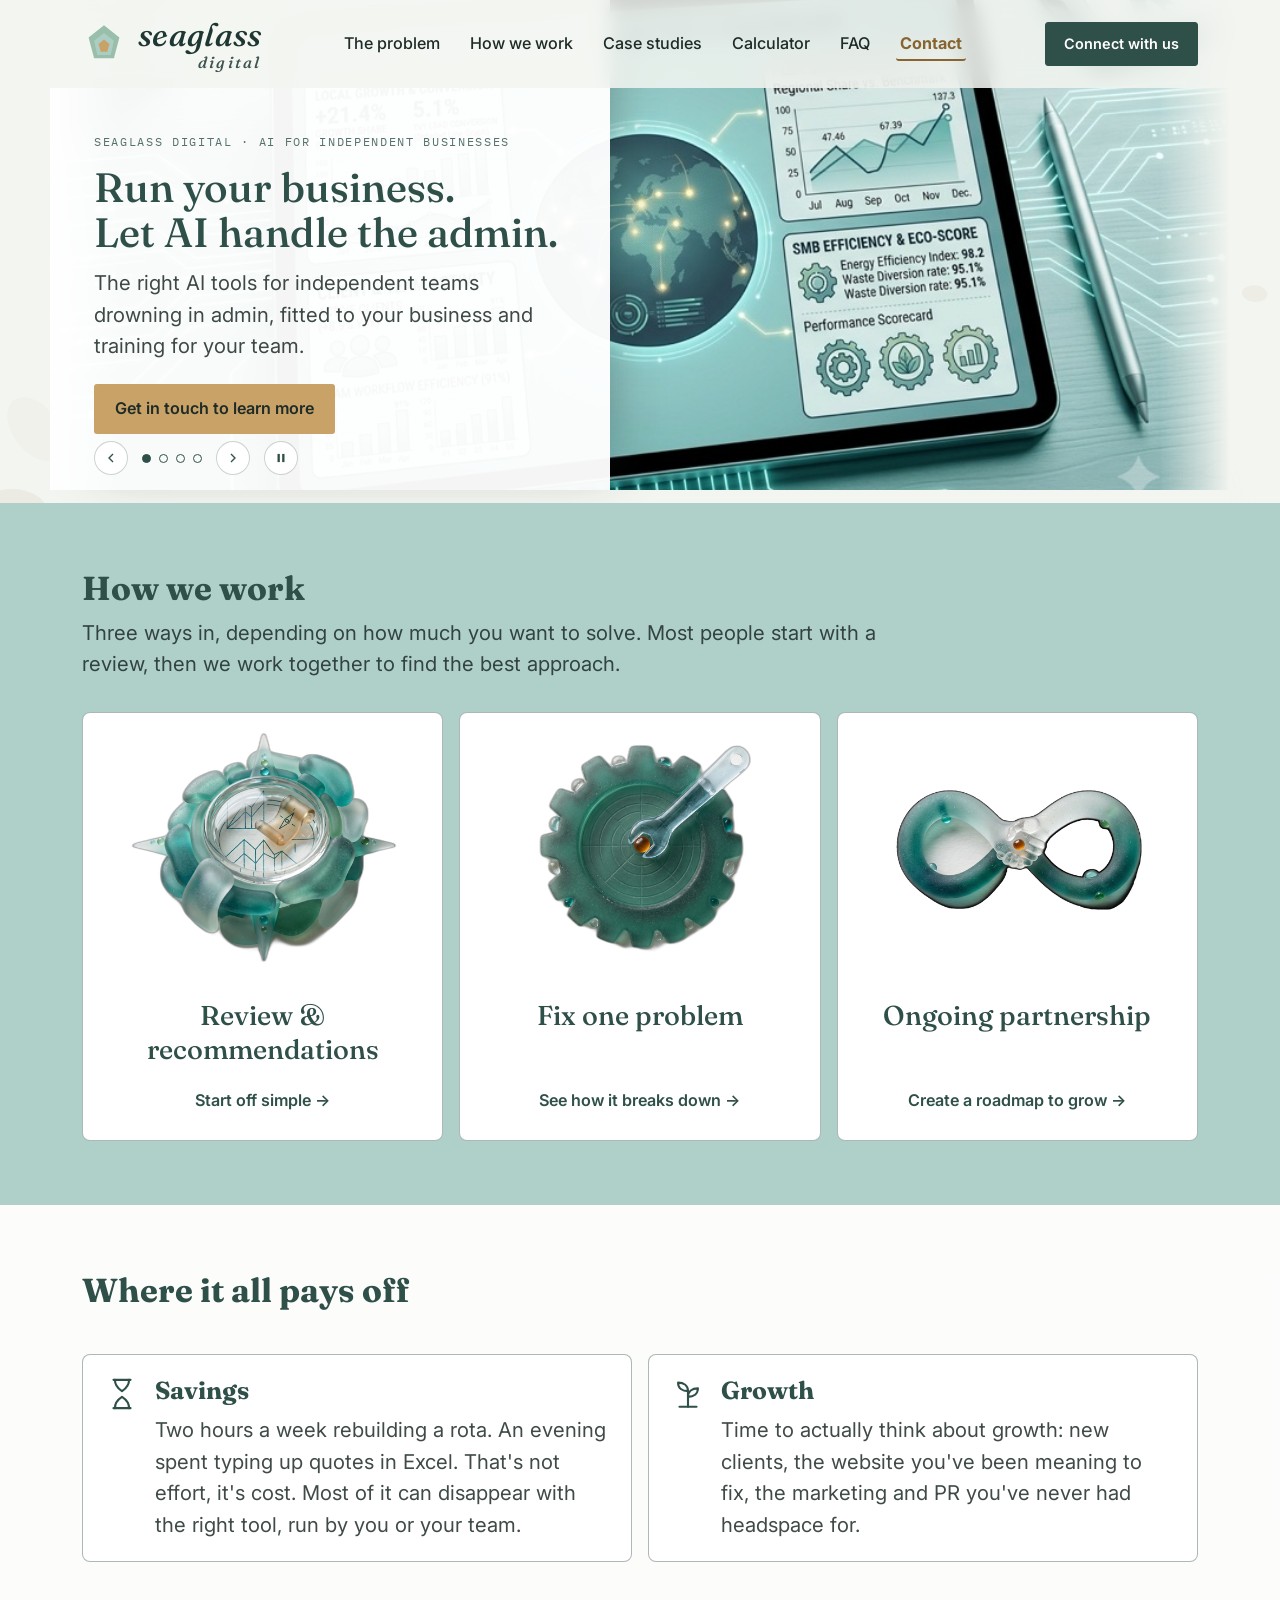
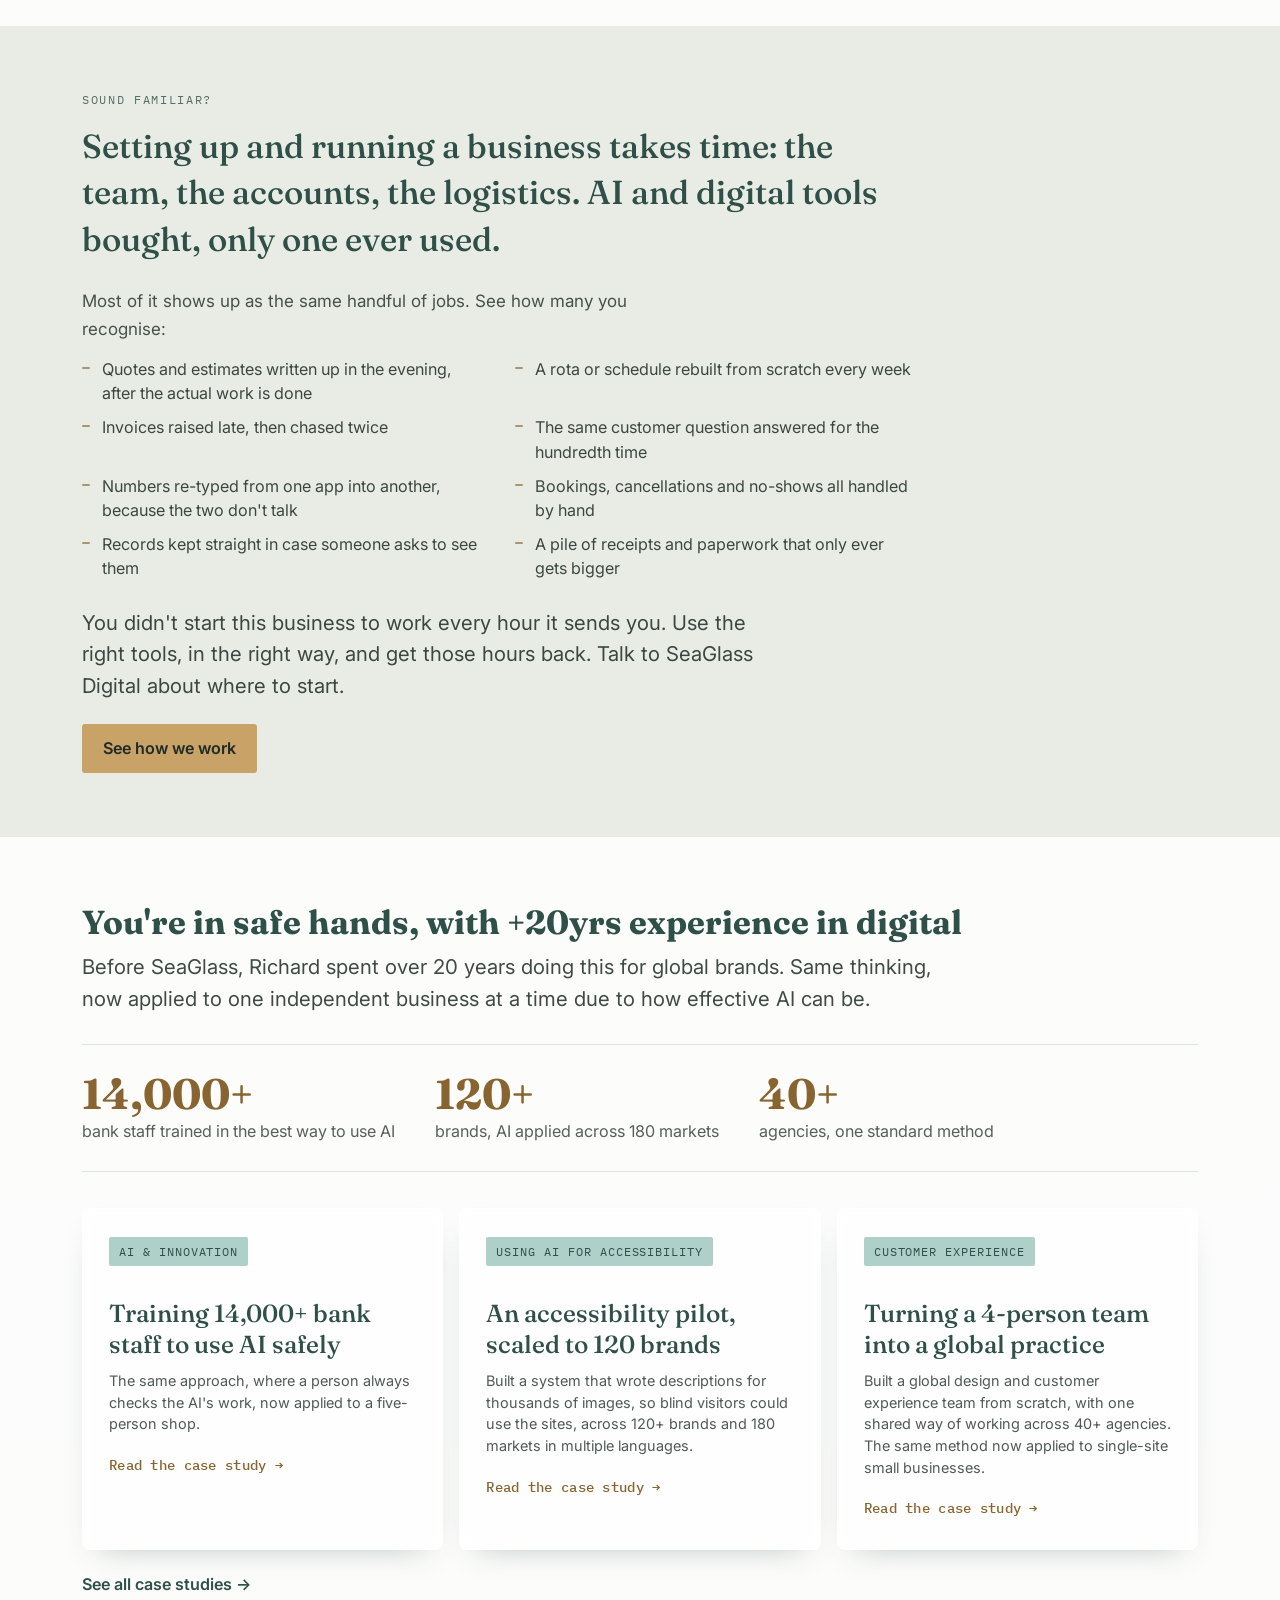
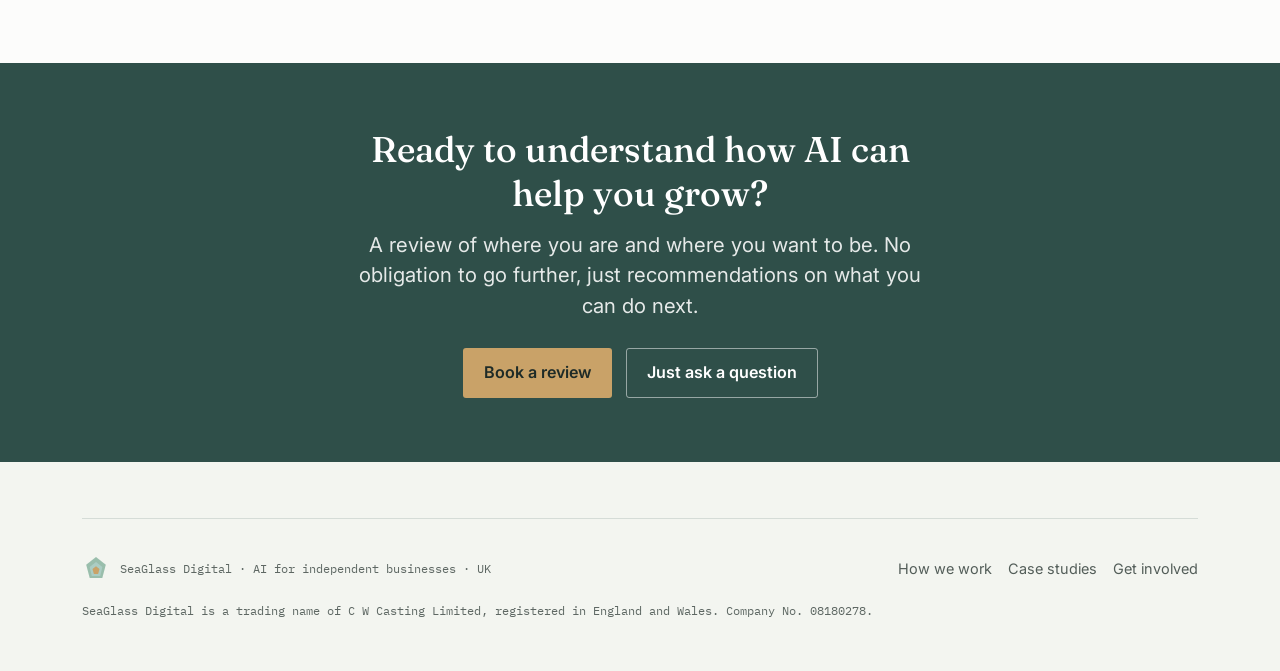
==== index.html @ 24d39632 "Stop the hero rotating after one full pass The rotator looped indefinitely, which meant three of the" ====
<!DOCTYPE html>
<html lang="en-GB">
<head>
<!-- Google tag (gtag.js) -->
<script async src="https://www.googletagmanager.com/gtag/js?id=G-2JRQ0N7KGT"></script>
<script>
  window.dataLayer = window.dataLayer || [];
  function gtag(){dataLayer.push(arguments);}
  gtag('js', new Date());

  gtag('config', 'G-2JRQ0N7KGT');
</script>
<meta charset="UTF-8">
<meta name="viewport" content="width=device-width, initial-scale=1.0">
<title>SeaGlass Digital - AI for Independent Businesses</title>
<meta name="description" content="SeaGlass Digital helps independent businesses cut the hours lost to rotas, quoting and admin with the right AI tools, taught to your team. No lock-in.">
<meta name="keywords" content="AI consultancy for small businesses UK, AI consultancy for SMEs, design thinking AI adoption, AI use case discovery, AI training for teams, AI for high street businesses, human-in-the-loop AI, UK small business AI advisor, AI for cafes shops and trades">
<link rel="canonical" href="https://www.seaglassdigital.co.uk/">
<meta name="robots" content="index, follow">
<meta name="geo.region" content="GB">
<meta name="geo.placename" content="United Kingdom">
<meta name="author" content="Richard Morland">

<!-- Open Graph -->
<meta property="og:type" content="website">
<meta property="og:title" content="SeaGlass Digital - AI for independent businesses, without the jargon">
<meta property="og:description" content="We help independent businesses drowning in day-to-day admin get their evenings back, and teach your team to run the tools themselves.">
<meta property="og:url" content="https://www.seaglassdigital.co.uk/">
<meta property="og:image" content="https://www.seaglassdigital.co.uk/assets/social-share.png">
<meta property="og:locale" content="en_GB">

<!-- Twitter -->
<meta name="twitter:card" content="summary_large_image">
<meta name="twitter:title" content="SeaGlass Digital - AI for independent businesses, without the jargon">
<meta name="twitter:description" content="We help independent businesses drowning in day-to-day admin get their evenings back, and teach your team to run the tools themselves.">

<!-- Favicons -->
<link rel="icon" type="image/svg+xml" href="data:image/svg+xml,%3Csvg xmlns='http://www.w3.org/2000/svg' viewBox='0 0 40 40'%3E%3Cpolygon points='20,3 34,14 29,33 11,33 6,14' fill='%238FB8A4'/%3E%3Cpolygon points='20,10 29,17 26,30 14,30 11,17' fill='%23AFD0C9'/%3E%3Cpolygon points='20,16 25,20 23,27 17,27 15,20' fill='%23C9A268'/%3E%3C/svg%3E">
<link rel="icon" type="image/png" sizes="32x32" href="assets/favicon-32x32.png">
<link rel="icon" type="image/png" sizes="16x16" href="assets/favicon-16x16.png">
<link rel="apple-touch-icon" sizes="180x180" href="assets/apple-touch-icon.png">
<link rel="shortcut icon" href="favicon.ico">

<link rel="preconnect" href="https://fonts.googleapis.com">
<link rel="preconnect" href="https://fonts.gstatic.com" crossorigin>
<link href="https://fonts.googleapis.com/css2?family=Fraunces:ital,opsz,wght@0,9..144,400;0,9..144,500;1,9..144,500&family=Inter:wght@400;500;600&family=IBM+Plex+Mono:wght@400;600&display=swap" rel="stylesheet">
<link rel="stylesheet" href="assets/style.css">

<!-- Structured data: helps both search engines and AI answer engines understand what SeaGlass Digital is -->
<script type="application/ld+json">
{
  "@context": "https://schema.org",
  "@type": "ProfessionalService",
  "name": "SeaGlass Digital",
  "alternateName": "SeaGlass",
  "description": "Design-thinking led AI consultancy helping small and medium UK businesses find the right AI tools for their needs and build the in-house skills to use them independently.",
  "url": "https://www.seaglassdigital.co.uk/",
  "email": "richard@seaglassdigital.co.uk",
  "image": "https://www.seaglassdigital.co.uk/assets/social-share.png",
  "areaServed": {
    "@type": "Country",
    "name": "United Kingdom"
  },
  "audience": {"@type": "Audience", "audienceType": "Independent business owners and small and medium businesses"},
  "serviceType": ["AI consultancy", "AI use case discovery", "AI team training", "Design thinking consultancy"],
  "keywords": "AI consultancy for small businesses, AI for independent businesses, AI use case discovery, AI training for teams",
  "founder": {
    "@type": "Person",
    "name": "Richard Morland"
  },
  "knowsAbout": ["Artificial Intelligence consulting", "Design thinking", "Digital transformation for SMEs", "AI adoption for small businesses"]
}
</script>
</head>
<body class="has-hero">
<div class="page-bg" aria-hidden="true"></div>

<a href="#top" class="skip-link">Skip to main content</a>

<header class="site">
  <nav>
    <a href="#top" class="brand">
      <svg class="brand-mark" viewBox="0 0 40 40" fill="none" aria-hidden="true" focusable="false">
        <polygon points="20,3 34,14 29,33 11,33 6,14" fill="#8FB8A4" opacity="0.9"/>
        <polygon points="20,10 29,17 26,30 14,30 11,17" fill="#AFD0C9" opacity="0.85"/>
        <polygon points="20,16 25,20 23,27 17,27 15,20" fill="#C9A268"/>
      </svg>
      <span class="brand-word">seaglass<span class="brand-word-sub">digital</span></span>
    </a>
    <ul class="nav-links" id="nav-menu" role="list">
      <li><a href="#pain">The problem</a></li>
      <li><a href="process.html">How we work</a></li>
      <li><a href="case-studies/index.html">Case studies</a></li>
      <li><a href="calculator.html">Calculator</a></li>
      <li><a href="faq.html">FAQ</a></li>
      <li><a href="#involve">Contact</a></li>
    </ul>
    <a class="nav-cta" href="mailto:richard@seaglassdigital.co.uk?subject=Let's connect">Connect with us</a>
    <button type="button" class="nav-toggle-btn" id="nav-toggle-btn" aria-expanded="false" aria-controls="nav-menu" aria-label="Toggle menu">
      <span class="bar"></span><span class="bar"></span><span class="bar"></span>
    </button>
  </nav>
</header>

<main id="top">

  <!-- HERO ROTATOR: 4 full-height slides, auto-rotating -->
  <section class="hero" id="hero-rotator">
    <div class="hero-slides" id="hero-slides">

      <article class="hero-slide hero-banner is-active" id="hero-slide-0">
        <div class="hero-media" aria-hidden="true">
          <img src="assets/images/promo-hero-dashboard.jpg" alt="" width="1000" height="1000" loading="eager">
        </div>
        <div class="hero-copy">
          <span class="eyebrow">SeaGlass Digital · AI for independent businesses</span>
          <h1>Run your business.<br>Let AI handle the admin.</h1>
          <p class="hero-subtitle">The right AI tools for independent teams drowning in admin, fitted to your business and training for your team.</p>
          <div class="btn-row">
            <a class="btn btn-primary" href="mailto:richard@seaglassdigital.co.uk?subject=Book an operations review">Get in touch to learn more</a>
          </div>
        </div>
      </article>

      <article class="hero-slide hero-banner" id="hero-slide-1">
        <div class="hero-media" aria-hidden="true">
          <img src="assets/images/promo-ai-tools.jpg" alt="" width="1000" height="1000" loading="lazy">
        </div>
        <div class="hero-copy">
          <span class="eyebrow">AI, simplified</span>
          <h2>Too many AI tools.<br>Not enough clarity on how to use them?</h2>
          <p class="hero-subtitle">We simplify your online presence so it looks and sounds like you everywhere.</p>
          <div class="btn-row">
            <a class="btn btn-primary" href="mailto:richard@seaglassdigital.co.uk?subject=Simplify our website and social">Simplify my digital presence</a>
          </div>
        </div>
      </article>

      <article class="hero-slide hero-banner" id="hero-slide-2">
        <div class="hero-media" aria-hidden="true">
          <img src="assets/images/promo-automation.jpg" alt="" width="1000" height="1000" loading="lazy">
        </div>
        <div class="hero-copy">
          <span class="eyebrow">How we help · Backend automation</span>
          <h2>Automate the admin.<br>Not your people.</h2>
          <p class="hero-subtitle">We help you to automate the repetitive stuff behind the scenes, so your team gets that time back to deliver your business.</p>
          <div class="btn-row">
            <a class="btn btn-primary" href="mailto:richard@seaglassdigital.co.uk?subject=Automate our admin">Free up my team's time</a>
          </div>
        </div>
      </article>

      <article class="hero-slide hero-banner" id="hero-slide-3">
        <div class="hero-media" aria-hidden="true">
          <img src="assets/images/promo-calculator.jpg" alt="" width="1000" height="1000" loading="lazy">
        </div>
        <div class="hero-copy">
          <span class="eyebrow">Free tool · See what admin can cost you</span>
          <h2>Find out in two minutes with this free calculator.</h2>
          <p class="hero-subtitle">Drag a few sliders and see your annual admin cost, and what's realistically recoverable.</p>
          <div class="btn-row">
            <a class="btn btn-primary" href="calculator.html">Try the calculator</a>
          </div>
        </div>
      </article>

    </div>

    <div class="hero-controls">
      <button type="button" class="hero-arrow hero-prev" aria-label="Previous">
        <svg viewBox="0 0 24 24" fill="none" stroke="currentColor" stroke-width="2"><path d="M15 6l-6 6 6 6"/></svg>
      </button>
      <div class="hero-dots" role="tablist" aria-label="Choose a panel">
        <button type="button" class="hero-dot is-active" role="tab" aria-selected="true" aria-controls="hero-slide-0" data-index="0"><span class="visually-hidden">Panel 1: Run your business</span></button>
        <button type="button" class="hero-dot" role="tab" aria-selected="false" aria-controls="hero-slide-1" data-index="1"><span class="visually-hidden">Panel 2: AI, simplified</span></button>
        <button type="button" class="hero-dot" role="tab" aria-selected="false" aria-controls="hero-slide-2" data-index="2"><span class="visually-hidden">Panel 3: Backend automation</span></button>
        <button type="button" class="hero-dot" role="tab" aria-selected="false" aria-controls="hero-slide-3" data-index="3"><span class="visually-hidden">Panel 4: Admin calculator</span></button>
      </div>
      <button type="button" class="hero-arrow hero-next" aria-label="Next">
        <svg viewBox="0 0 24 24" fill="none" stroke="currentColor" stroke-width="2"><path d="M9 6l6 6-6 6"/></svg>
      </button>
      <button type="button" class="hero-toggle" id="hero-toggle" aria-pressed="false" aria-label="Pause automatic rotation">
        <svg class="icon-pause" viewBox="0 0 24 24" fill="currentColor" aria-hidden="true"><rect x="6" y="5" width="4" height="14"/><rect x="14" y="5" width="4" height="14"/></svg>
        <svg class="icon-play" viewBox="0 0 24 24" fill="currentColor" aria-hidden="true"><polygon points="6,4 20,12 6,20"/></svg>
      </button>
    </div>
  </section>

  <!-- HOW WE WORK: three ways in, full detail on their own page -->
  <section class="how-we-work" id="process">
    <div class="wrap">
      <h2 class="section-heading">How we work</h2>
      <p class="how-we-work-lede">Three ways in, depending on how much you want to solve. Most people start with a review, then we work together to find the best approach.</p>
      <div class="work-cards">
        <a class="work-card" href="process.html#tier-review">
          <img class="work-card-image" src="assets/images/tier-review.png" alt="" width="640" height="472" loading="lazy">
          <div class="work-card-body">
            <h3>Review &amp; recommendations</h3>
            <span class="work-card-link">Start off simple →</span>
          </div>
        </a>
        <a class="work-card" href="process.html#tier-fix">
          <img class="work-card-image" src="assets/images/tier-fix.png" alt="" width="640" height="472" loading="lazy">
          <div class="work-card-body">
            <h3>Fix one problem</h3>
            <span class="work-card-link">See how it breaks down →</span>
          </div>
        </a>
        <a class="work-card" href="process.html#tier-partnership">
          <img class="work-card-image" src="assets/images/tier-partnership.png" alt="" width="640" height="472" loading="lazy">
          <div class="work-card-body">
            <h3>Ongoing partnership</h3>
            <span class="work-card-link">Create a roadmap to grow →</span>
          </div>
        </a>
      </div>
    </div>
  </section>

  <!-- SAVINGS / GROWTH -->
  <section class="pillars-section">
    <div class="wrap">
      <h2 class="section-heading">Where it all pays off</h2>
      <div class="pillars">
        <div class="pillar">
          <svg class="pillar-icon" viewBox="0 0 24 24" fill="none" stroke="currentColor" stroke-width="1.5" stroke-linecap="round" stroke-linejoin="round" aria-hidden="true" focusable="false">
            <path d="M6 2h12M6 22h12"/><path d="M7 2c0 5 3.5 7 5 8 1.5-1 5-3 5-8"/><path d="M7 22c0-5 3.5-7 5-8 1.5 1 5 3 5 8"/>
          </svg>
          <div class="pillar-body">
            <h3>Savings</h3>
            <p>Two hours a week rebuilding a rota. An evening spent typing up quotes in Excel. That's not effort, it's cost. Most of it can disappear with the right tool, run by you or your team.</p>
          </div>
        </div>
        <div class="pillar">
          <svg class="pillar-icon" viewBox="0 0 24 24" fill="none" stroke="currentColor" stroke-width="1.5" stroke-linecap="round" stroke-linejoin="round" aria-hidden="true" focusable="false">
            <path d="M12 21V10"/><path d="M12 10c0-4-3-6-7-6 0 4 3 6 7 6z"/><path d="M12 14c0-4 3-6 7-6 0 4-3 6-7 6z"/><path d="M6 21h12"/>
          </svg>
          <div class="pillar-body">
            <h3>Growth</h3>
            <p>Time to actually think about growth: new clients, the website you've been meaning to fix, the marketing and PR you've never had headspace for.</p>
          </div>
        </div>
      </div>
    </div>
  </section>

  <!-- PAIN, IN THEIR WORDS -->
  <section class="pain" id="pain">
    <div class="wrap">
      <span class="eyebrow">Sound familiar?</span>
      <h2 class="pain-line">Setting up and running a business takes time: the team, the accounts, the logistics. AI and digital tools bought, only one ever used.</h2>

      <p class="pain-list-intro">Most of it shows up as the same handful of jobs. See how many you recognise:</p>
      <ul class="pain-list" role="list">
        <li>Quotes and estimates written up in the evening, after the actual work is done</li>
        <li>A rota or schedule rebuilt from scratch every week</li>
        <li>Invoices raised late, then chased twice</li>
        <li>The same customer question answered for the hundredth time</li>
        <li>Numbers re-typed from one app into another, because the two don't talk</li>
        <li>Bookings, cancellations and no-shows all handled by hand</li>
        <li>Records kept straight in case someone asks to see them</li>
        <li>A pile of receipts and paperwork that only ever gets bigger</li>
      </ul>

      <p class="pain-resolve">You didn't start this business to work every hour it sends you. Use the right tools, in the right way, and get those hours back. Talk to SeaGlass Digital about where to start.</p>
      <div class="btn-row">
        <a class="btn btn-primary" href="process.html">See how we work</a>
      </div>
    </div>
  </section>

  <!-- PROOF -->
  <section class="case" id="case">
    <div class="wrap">
      <h2 class="section-heading">You're in safe hands, with +20yrs experience in digital</h2>
      <p class="case-lede">Before SeaGlass, Richard spent over 20 years doing this for global brands. Same thinking, now applied to one independent business at a time due to how effective AI can be.</p>
      <div class="proof-stats">
        <div><strong>14,000+</strong><span>bank staff trained in the best way to use AI</span></div>
        <div><strong>120+</strong><span>brands, AI applied across 180 markets</span></div>
        <div><strong>40+</strong><span>agencies, one standard method</span></div>
      </div>
      <div class="case-grid">
        <a class="case-mini" href="case-studies/hsbc-genai.html">
          <span class="case-tag">AI &amp; Innovation</span>
          <h3>Training 14,000+ bank staff to use AI safely</h3>
          <p>The same approach, where a person always checks the AI's work, now applied to a five-person shop.</p>
          <span class="case-link">Read the case study →</span>
        </a>
        <a class="case-mini" href="case-studies/diageo-bedrock.html">
          <span class="case-tag">Using AI for Accessibility</span>
          <h3>An accessibility pilot, scaled to 120 brands</h3>
          <p>Built a system that wrote descriptions for thousands of images, so blind visitors could use the sites, across 120+ brands and 180 markets in multiple languages.</p>
          <span class="case-link">Read the case study →</span>
        </a>
        <a class="case-mini" href="case-studies/diageo-cx-practice.html">
          <span class="case-tag">Customer experience</span>
          <h3>Turning a 4-person team into a global practice</h3>
          <p>Built a global design and customer experience team from scratch, with one shared way of working across 40+ agencies. The same method now applied to single-site small businesses.</p>
          <span class="case-link">Read the case study →</span>
        </a>
      </div>
      <a class="case-all-link" href="case-studies/index.html">See all case studies →</a>
    </div>
  </section>

  <!-- CLOSING CTA -->
  <section class="involve" id="involve">
    <div class="wrap">
      <h2>Ready to understand how AI can help you grow?</h2>
      <p>A review of where you are and where you want to be. No obligation to go further, just recommendations on what you can do next.</p>
      <div class="btn-row">
        <a class="btn btn-primary" href="mailto:richard@seaglassdigital.co.uk?subject=Book an operations review">Book a review</a>
        <a class="btn btn-ghost" href="mailto:richard@seaglassdigital.co.uk">Just ask a question</a>
      </div>
    </div>
  </section>

</main>

<footer>
  <div class="wrap">
    <div class="foot-grid">
      <div class="foot-brand">
        <svg class="brand-mark" viewBox="0 0 40 40" fill="none" aria-hidden="true" focusable="false">
          <polygon points="20,3 34,14 29,33 11,33 6,14" fill="#8FB8A4" opacity="0.9"/>
          <polygon points="20,10 29,17 26,30 14,30 11,17" fill="#AFD0C9" opacity="0.85"/>
          <polygon points="20,16 25,20 23,27 17,27 15,20" fill="#C9A268"/>
        </svg>
        <span class="fine">SeaGlass Digital · AI for independent businesses · UK</span>
      </div>
      <ul class="foot-links" role="list">
        <li><a href="process.html">How we work</a></li>
        <li><a href="case-studies/index.html">Case studies</a></li>
        <li><a href="#involve">Get involved</a></li>
      </ul>
    </div>
      <p class="foot-legal">SeaGlass Digital is a trading name of C W Casting Limited, registered in England and Wales. Company No. 08180278.</p>
  </div>
</footer>

<div class="mobile-cta-bar">
  <a class="btn btn-primary" href="mailto:richard@seaglassdigital.co.uk?subject=Let's connect">Connect with us</a>
</div>

<script src="assets/enquiry-modal.js" defer></script>
<script>
  var navToggleBtn = document.getElementById('nav-toggle-btn');
  var navMenu = document.getElementById('nav-menu');
  if (navToggleBtn && navMenu) {
    navToggleBtn.addEventListener('click', function(){
      var isOpen = navToggleBtn.getAttribute('aria-expanded') === 'true';
      navToggleBtn.setAttribute('aria-expanded', String(!isOpen));
      navMenu.classList.toggle('nav-open', !isOpen);
    });
    navMenu.querySelectorAll('a').forEach(function(link){
      link.addEventListener('click', function(){
        navToggleBtn.setAttribute('aria-expanded', 'false');
        navMenu.classList.remove('nav-open');
      });
    });
    document.addEventListener('keydown', function(e){
      if (e.key === 'Escape' && navToggleBtn.getAttribute('aria-expanded') === 'true') {
        navToggleBtn.setAttribute('aria-expanded', 'false');
        navMenu.classList.remove('nav-open');
        navToggleBtn.focus();
      }
    });
  }

  // Highlight the nav link for whichever section is currently in view
  (function(){
    if (!navMenu) return;
    var sectionIds = ['pain', 'case', 'involve'];
    var sections = sectionIds
      .map(function(id){ return document.getElementById(id); })
      .filter(Boolean);
    var links = Array.prototype.slice.call(navMenu.querySelectorAll('a[href^="#"]'));
    if (!sections.length || !links.length || !('IntersectionObserver' in window)) return;

    function setActive(id){
      links.forEach(function(link){
        var isMatch = link.getAttribute('href') === '#' + id;
        link.classList.toggle('nav-current', isMatch);
      });
    }

    var observer = new IntersectionObserver(function(entries){
      entries.forEach(function(entry){
        if (entry.isIntersecting) setActive(entry.target.id);
      });
    }, { rootMargin: '-40% 0px -55% 0px', threshold: 0 });

    sections.forEach(function(section){ observer.observe(section); });
  })();

  // Hero panel: 4 full-height slides, on every device.
  // The site-wide reduced-motion rule (top of stylesheet) still swaps
  // the transition to an instant cut for anyone with that OS setting on.
  (function(){
    var section = document.getElementById('hero-rotator');
    if (!section) return;
    var slidesWrap = document.getElementById('hero-slides');
    var slides = Array.prototype.slice.call(slidesWrap.children);
    var dots = Array.prototype.slice.call(section.querySelectorAll('.hero-dot'));
    var prevBtn = section.querySelector('.hero-prev');
    var nextBtn = section.querySelector('.hero-next');
    var toggleBtn = document.getElementById('hero-toggle');
    if (slides.length < 2 || !prevBtn || !nextBtn || !toggleBtn) return;

    section.classList.add('is-carousel');

    var live = document.createElement('div');
    live.setAttribute('aria-live', 'polite');
    live.className = 'visually-hidden';
    section.appendChild(live);

    var current = 0;
    var timer = null;
    var playing = true;
    var DURATION = 6000;

    // Auto-rotation runs one full pass, then settles instead of looping.
    // Carousels that cycle forever tend to get tuned out, and a panel that
    // is about to slide away discourages reading it. After every panel has
    // had a turn the rotator returns to the first one and stops, leaving
    // the main message on screen. The controls still work, and the play
    // button restarts rotation for anyone who wants it.
    var autoAdvances = 0;
    var cycleComplete = false;

    // Pin the container to the tallest slide's natural content height so
    // rotating between shorter/longer copy never resizes the panel. Each
    // slide is measured in turn as the in-flow active slide (the only way
    // its height reflects real content, since inactive slides are
    // display:none) rather than stretched/stacked, so the panel sizes to
    // fit the copy instead of an arbitrary fixed height.
    function lockHeight(){
      var restoreIndex = current;
      var maxH = 0;
      slides.forEach(function(s){
        slides.forEach(function(other){ other.classList.remove('is-active'); });
        s.classList.add('is-active');
        maxH = Math.max(maxH, s.offsetHeight);
      });
      slides.forEach(function(s){ s.classList.remove('is-active'); });
      slides[restoreIndex].classList.add('is-active');
      slidesWrap.style.minHeight = maxH ? maxH + 'px' : '';
    }

    function announce(i){
      var heading = slides[i].querySelector('h1');
      live.textContent = 'Showing ' + (i + 1) + ' of ' + slides.length + ': ' + (heading ? heading.textContent : '');
    }

    function show(i){
      slides[current].classList.remove('is-active');
      dots[current].classList.remove('is-active');
      dots[current].setAttribute('aria-selected', 'false');
      current = (i + slides.length) % slides.length;
      slides[current].classList.add('is-active');
      dots[current].classList.add('is-active');
      dots[current].setAttribute('aria-selected', 'true');
      announce(current);
    }

    function next(){ show(current + 1); }
    function prev(){ show(current - 1); }

    function autoNext(){
      next();
      autoAdvances += 1;
      if (autoAdvances >= slides.length){
        cycleComplete = true;
        pause();
      }
    }

    function start(){
      stop();
      if (cycleComplete) return;
      timer = window.setInterval(autoNext, DURATION);
      playing = true;
      toggleBtn.setAttribute('aria-pressed', 'false');
      toggleBtn.setAttribute('aria-label', 'Pause automatic rotation');
    }
    function stop(){
      if (timer){ window.clearInterval(timer); timer = null; }
    }
    function pause(){
      stop();
      playing = false;
      toggleBtn.setAttribute('aria-pressed', 'true');
      toggleBtn.setAttribute('aria-label', 'Resume automatic rotation');
    }

    prevBtn.addEventListener('click', function(){ prev(); start(); });
    nextBtn.addEventListener('click', function(){ next(); start(); });
    dots.forEach(function(dot, i){
      dot.addEventListener('click', function(){ show(i); start(); });
    });
    toggleBtn.addEventListener('click', function(){
      if (playing){
        pause();
      } else {
        // Pressing play after the first pass starts a fresh cycle.
        cycleComplete = false;
        autoAdvances = 0;
        start();
      }
    });

    section.addEventListener('mouseenter', stop);
    section.addEventListener('mouseleave', function(){ if (playing) start(); });
    section.addEventListener('focusin', stop);
    section.addEventListener('focusout', function(){ if (playing) start(); });

    document.addEventListener('visibilitychange', function(){
      if (document.hidden){ stop(); } else if (playing){ start(); }
    });

    lockHeight();
    if (document.fonts && document.fonts.ready){
      document.fonts.ready.then(lockHeight);
    }
    var resizeTimer;
    window.addEventListener('resize', function(){
      window.clearTimeout(resizeTimer);
      resizeTimer = window.setTimeout(lockHeight, 150);
    });

    start();
  })();
</script>
</body>
</html>
---- assets/style.css ----
:root{
    --sand:        #F3F5F0;
    --sand-deep:   #E9ECE4;
    --ink:         #1E2B27;
    --sea-deep:    #2F4F49;
    --glass-green: #8FB8A4;
    --glass-aqua:  #AFD0C9;
    --glass-amber: #C9A268;
    --glass-amber-text: #876430;
    --glass-grey:  #B9C4BE;
    --white:       #FFFFFF;
    --error:       #A6483D;
    --radius-soft: 8px;
    --max: 1180px;
    --gap: 16px;
    --shadow-soft: 0 14px 30px -18px rgba(47,79,73,0.35);
    --shadow-soft-hover: 0 20px 36px -18px rgba(47,79,73,0.42);

    /* Type scale: ratio 1.2 ("minor third"), rounded to practical values.
       Every font-size in this file resolves to one of these steps —
       no ad hoc sizes. Base is 1rem = 17px (see html{} below), so the
       scale still honours a user's browser/OS text-size preference
       instead of being pinned to a hard pixel value. */
    --fs-2xs:  0.7rem;    /* ~12px — mono labels, eyebrows, tags */
    --fs-xs:   0.85rem;   /* ~14px — captions, secondary/meta text */
    --fs-sm:   0.95rem;   /* ~16px — dense UI text, nav links */
    --fs-base: 1rem;      /* 17px  — body copy */
    --fs-md:   1.2rem;    /* ~20px — lead paragraphs, sub-heads */
    --fs-lg:   1.45rem;   /* ~25px — card/component headings (h3) */
    --fs-xl:   1.75rem;   /* ~30px — section headings (h2) */
    --fs-2xl:  2.1rem;    /* ~36px — display h1 / hard numbers */
    --fs-3xl:  2.5rem;    /* ~42px — large page-hero h1 */

    --lh-tight: 1.1;      /* large display type only */
    --lh-heading: 1.25;   /* headings under --fs-xl: room to wrap */
    --lh-body: 1.6;       /* running text */
  }

  *{ box-sizing:border-box; }
  html{ font-size:106.25%; scroll-behavior:smooth; } /* 1rem = 17px at default browser zoom, but still scales with user font-size prefs */
  body{
    margin:0;
    background:var(--sand);
    color:var(--ink);
    font-family:'Inter', sans-serif;
    font-size:var(--fs-base);
    line-height:var(--lh-body);
    -webkit-font-smoothing:antialiased;
  }
  .page-bg{
    position:fixed; inset:0; z-index:-1; pointer-events:none;
    opacity:0.25;
    background-image:url("pebble-bg.svg");
    background-repeat:no-repeat;
    background-size:cover;
    background-position:center top;
  }
  @media (prefers-reduced-motion: reduce){
    html{ scroll-behavior:auto; }
    *{ animation-duration:0.001ms !important; transition-duration:0.001ms !important; }
  }

  h1,h2,h3{
    font-family:'Fraunces', serif;
    font-weight:500;
    line-height:var(--lh-heading);
    margin:0;
    color:var(--sea-deep);
  }
  h1{ font-size:var(--fs-2xl); line-height:var(--lh-tight); }
  h2{ font-size:var(--fs-xl); }
  h3{ font-size:var(--fs-lg); }
  .eyebrow{
    font-family:'IBM Plex Mono', monospace;
    font-size:var(--fs-2xs);
    letter-spacing:0.14em;
    text-transform:uppercase;
    color:var(--sea-deep);
    opacity:0.8;
    display:block;
    margin-bottom:14px;
  }
  a{ color:inherit; }
  img,svg{ display:block; max-width:100%; }
  .wrap{ max-width:var(--max); margin:0 auto; padding:0 32px; }
  section{ padding:64px 0; background:rgba(255,255,255,0.72); }
  @media (max-width:720px){
    section{ padding:28px 0; }
    .wrap{ padding:0 20px; }
    body{ padding-bottom:68px; } /* room for the sticky mobile CTA bar */
    .how-we-work{ padding:26px 0; }
    .hero p.hero-subtitle{ margin:8px 0 0; }
  }

  /* ---------- STICKY MOBILE CTA ---------- */
  .mobile-cta-bar{
    display:none;
  }
  @media (max-width:760px){
    .mobile-cta-bar{
      display:flex; position:fixed; left:0; right:0; bottom:0; z-index:45;
      background:rgba(243,245,240,0.94);
      backdrop-filter:blur(10px); -webkit-backdrop-filter:blur(10px);
      border-top:1px solid rgba(47,79,73,0.15);
      padding:12px 20px;
      box-shadow:0 -8px 20px -12px rgba(47,79,73,0.25);
    }
    .mobile-cta-bar .btn{
      width:100%; justify-content:center; padding:14px 20px; font-size:var(--fs-base);
    }
  }

  a:focus-visible, button:focus-visible{
    outline:2px solid var(--sea-deep);
    outline-offset:3px;
  }

  .skip-link{
    position:absolute; left:-9999px; top:0;
    background:var(--sea-deep); color:var(--white);
    padding:12px 20px; z-index:100; border-radius:0 0 4px 0;
    font-size:var(--fs-sm); font-weight:600; text-decoration:none;
  }
  .skip-link:focus{
    left:0;
  }

  /* ---------- NAV ---------- */
  header.site{
    position:sticky; top:0; z-index:50;
    background:rgba(243,245,240,0.86);
    backdrop-filter:blur(10px);
    -webkit-backdrop-filter:blur(10px);
    border-bottom:1px solid rgba(47,79,73,0.1);
  }
  /* On pages with a hero (home): float the nav over the hero panel itself
     instead of stacking a separate bar above it, so the nav no longer adds
     its own row of height before the hero — a standard overlaid-nav pattern.
     The translucent, blurred background keeps text legible over any image
     behind it without needing separate light/dark nav variants. */
  body.has-hero header.site{
    position:absolute; top:0; left:0; right:0; border-bottom:none;
  }
  nav{
    max-width:var(--max); margin:0 auto; padding:18px 32px;
    display:flex; align-items:center; justify-content:space-between;
    position:relative;
  }
  .brand{
    display:flex; align-items:center; gap:12px; text-decoration:none;
    border-radius:4px; padding:4px; margin:-4px;
    transition:background 0.15s ease;
  }
  .brand:hover, .brand:focus-visible{ background:rgba(47,79,73,0.08); }
  .brand:hover .brand-word, .brand:focus-visible .brand-word{ text-decoration:underline; text-decoration-color:var(--glass-amber); text-decoration-thickness:2px; text-underline-offset:3px; }
  .brand-mark{ width:44px; height:44px; }
  .brand-word{
    /* Logo/wordmark: an identity element, deliberately outside the
       content type scale (same convention as sizing a brand mark in px). */
    font-family:'Fraunces', serif; font-style:italic; font-weight:500;
    font-size:1.9rem; color:#1E3733; letter-spacing:0.01em; line-height:1;
    white-space:nowrap;
    display:flex; flex-direction:column; align-items:flex-end;
  }
  .brand-word-sub{
    display:block;
    font-size:0.5em;
    font-weight:500;
    letter-spacing:0.14em;
    line-height:1;
    margin-top:0.22em;
    opacity:0.85;
  }
  .nav-links{ display:flex; gap:30px; list-style:none; margin:0; padding:0; }
  .nav-links a{
    text-decoration:none; font-size:var(--fs-sm); font-weight:500; color:var(--ink);
    padding:6px 4px; margin:0 -4px; border-radius:3px;
    border-bottom:2px solid transparent;
    transition:color 0.15s ease, border-bottom-color 0.15s ease, background 0.15s ease, font-weight 0.15s ease;
  }
  .nav-links a:hover, .nav-links a:focus-visible{
    color:var(--sea-deep); font-weight:700;
    background:rgba(143,184,164,0.22); border-bottom-color:var(--glass-amber-text);
  }
  .nav-links a[aria-current="page"],
  .nav-links a.nav-current{
    color:var(--glass-amber-text); font-weight:700; border-bottom-color:var(--glass-amber-text);
  }
  .nav-cta{
    background:var(--sea-deep); color:var(--white); padding:9px 18px;
    border-radius:3px; text-decoration:none; font-size:var(--fs-xs); font-weight:600;
    border:1px solid var(--sea-deep);
    transition:background 0.15s ease, border-color 0.15s ease, transform 0.15s ease, box-shadow 0.15s ease;
  }
  .nav-cta:hover, .nav-cta:focus-visible{
    background:#16221F; border-color:#16221F; transform:translateY(-1px);
    box-shadow:0 6px 16px -6px rgba(30,43,39,0.55);
  }

  /* Mobile nav toggle (accessible button, JS-driven) */
  .nav-toggle-btn{
    display:none; flex-direction:column; justify-content:center; align-items:center; gap:5px;
    cursor:pointer; min-width:44px; min-height:44px; margin-left:14px; -webkit-tap-highlight-color:transparent;
    background:none; border:2px solid transparent; border-radius:4px;
    transition:background 0.15s ease, border-color 0.15s ease;
  }
  .nav-toggle-btn:hover, .nav-toggle-btn:focus-visible{
    background:rgba(47,79,73,0.14); border-color:rgba(47,79,73,0.3);
  }
  .nav-toggle-btn .bar{
    width:22px; height:2px; background:var(--sea-deep); display:block; border-radius:1px;
    transition:transform 0.2s ease, opacity 0.2s ease, background 0.15s ease;
  }
  .nav-toggle-btn:hover .bar, .nav-toggle-btn:focus-visible .bar{ background:var(--glass-amber-text); }

  @media (max-width:760px){
    .nav-toggle-btn{ display:flex; }
    .nav-links{
      position:absolute; top:100%; left:0; right:0;
      flex-direction:column; gap:2px;
      background:var(--sand); border-bottom:1px solid rgba(47,79,73,0.12);
      padding:8px 22px 20px; margin:0;
      box-shadow:0 16px 24px -18px rgba(47,79,73,0.3);
      opacity:0; pointer-events:none; transform:translateY(-6px);
      transition:opacity 0.2s ease, transform 0.2s ease;
    }
    .nav-links a{
      padding:14px 12px; margin:0 -12px; border-bottom:1px solid rgba(47,79,73,0.08); font-size:var(--fs-base);
      border-radius:4px;
    }
    .nav-links a:hover, .nav-links a:focus-visible{ background:rgba(143,184,164,0.28); }
    .nav-links.nav-open{
      opacity:1; pointer-events:auto; transform:translateY(0);
    }
    .nav-toggle-btn[aria-expanded="true"] .bar:nth-child(1){ transform:translateY(7px) rotate(45deg); }
    .nav-toggle-btn[aria-expanded="true"] .bar:nth-child(2){ opacity:0; }
    .nav-toggle-btn[aria-expanded="true"] .bar:nth-child(3){ transform:translateY(-7px) rotate(-45deg); }
    .brand-mark{ width:38px; height:38px; }
    .brand-word{ font-size:1.5rem; align-items:center; }
    .brand-word-sub{ letter-spacing:0.1em; }
    .nav-cta{ display:none; }
  }

  @media (max-width:380px){
    .brand-mark{ width:34px; height:34px; }
    .brand-word{ font-size:1.3rem; }
    .brand{ gap:9px; }
  }

  /* Landscape phones: short viewport, so keep the header shallow */
  @media (max-width:900px) and (orientation:landscape) and (max-height:500px){
    nav{ padding:10px 20px; }
    .brand-mark{ width:32px; height:32px; }
    .brand-word{ font-size:1.25rem; align-items:center; }
    .brand-word-sub{ letter-spacing:0.1em; }
    .nav-links{ max-height:70vh; overflow-y:auto; }
  }

  /* ---------- HERO ROTATOR: 4 full-height slides, auto-rotating ---------- */
  /* Each slide is a full-height square photo with an opaque text panel
     overlaid on the left: the panel is near-solid (not a light tint)
     specifically so body text stays high-contrast/AA-compliant
     regardless of what's underneath it in the image. */
  .hero{
    padding:0; overflow:hidden; position:relative;
    max-width:var(--max); margin:0 auto; background:var(--sand);
  }
  .hero-slides{ position:relative; }
  .visually-hidden{
    position:absolute; width:1px; height:1px; padding:0; margin:-1px;
    overflow:hidden; clip:rect(0,0,0,0); white-space:nowrap; border:0;
  }


  /* Only the active slide ever renders — true regardless of whether JS
     has run yet, so panels always rotate in place via the nav controls
     and never stack on top of each other (e.g. on first paint, or if
     the enhancement script is slow/blocked). JS's job is just to move
     the .is-active class and wire up the controls below. */
  .hero-slide:not(.is-active){ display:none; }
  .hero-slide.is-active{ display:flex; }
  .hero.is-carousel .hero-slide.is-active{ animation:hero-fade-in 0.5s ease; }
  @keyframes hero-fade-in{
    from{ opacity:0; transform:translateY(6px); } to{ opacity:1; transform:translateY(0); }
  }

  .hero-banner{
    position:relative; min-height:0; width:100%;
    display:flex; align-items:stretch;
  }
  .hero-media{
    position:absolute; inset:0; z-index:0;
    -webkit-mask-image:linear-gradient(to right, transparent 0, black 6%, black 94%, transparent 100%);
    mask-image:linear-gradient(to right, transparent 0, black 6%, black 94%, transparent 100%);
  }
  .hero-media img{ width:100%; height:100%; object-fit:cover; display:block; }
  .hero-copy{
    position:relative; z-index:1;
    width:min(48%, 560px); min-width:340px;
    background:rgba(255,255,255,0.96);
    padding:56px 44px;
    display:flex; flex-direction:column; justify-content:center;
    box-shadow:24px 0 48px -24px rgba(30,43,39,0.35);
  }
  /* Clears the floating overlaid nav (body.has-hero header.site) so the
     eyebrow/heading never render underneath it. */
  body.has-hero .hero-copy{ padding-top:132px; }
  .hero h1, .hero-copy h2{ font-size:clamp(var(--fs-2xl), 3.2vw, var(--fs-3xl)); line-height:var(--lh-tight); }
  .hero p.hero-subtitle{
    font-size:var(--fs-md); line-height:1.55; max-width:46ch; margin:12px 0 0; color:var(--ink); opacity:0.85;
  }
  .btn-row{ display:flex; gap:14px; flex-wrap:wrap; margin-top:22px; }
  .btn{
    display:inline-flex; align-items:center; gap:8px;
    padding:11px 20px; border-radius:3px; text-decoration:none;
    font-weight:600; font-size:var(--fs-sm); border:1px solid transparent;
  }
  .btn-primary{ background:var(--glass-amber); color:var(--ink); }
  .btn-primary:hover{ background:#bb9257; }
  .btn-ghost{ border-color:var(--sea-deep); color:var(--sea-deep); }
  .btn-ghost:hover{ background:rgba(47,79,73,0.06); }

  /* Controls: a single set, positioned over the bottom of the text panel */
  .hero-controls{ display:none; }
  .hero.is-carousel .hero-controls{
    display:flex; align-items:center; gap:14px;
    position:absolute; z-index:2; left:44px; bottom:28px;
  }
  .hero-arrow, .hero-toggle{
    background:rgba(255,255,255,0.9); border:1px solid rgba(47,79,73,0.25); color:var(--sea-deep);
    width:34px; height:34px; border-radius:50%; flex:none;
    display:inline-flex; align-items:center; justify-content:center;
    cursor:pointer; transition:background 0.15s ease, border-color 0.15s ease;
  }
  .hero-arrow:hover, .hero-arrow:focus-visible,
  .hero-toggle:hover, .hero-toggle:focus-visible{
    background:rgba(143,184,164,0.3); border-color:var(--sea-deep);
  }
  .hero-arrow svg{ width:16px; height:16px; }
  .hero-dots{ display:flex; gap:8px; }
  .hero-dot{
    width:9px; height:9px; border-radius:50%; border:1px solid var(--sea-deep);
    background:transparent; padding:0; cursor:pointer;
  }
  .hero-dot.is-active{ background:var(--sea-deep); }
  .hero-toggle svg{ width:14px; height:14px; }
  .hero-toggle .icon-play{ display:none; }
  .hero-toggle[aria-pressed="true"] .icon-pause{ display:none; }
  .hero-toggle[aria-pressed="true"] .icon-play{ display:block; }

  @media (max-width:900px){
    .hero-banner{ min-height:0; display:block; }
    .hero.is-carousel .hero-banner{ position:relative; }
    .hero.is-carousel .hero-slide.is-active{ display:block; }
    .hero-media{ display:none; }
    .hero-copy{
      position:static; width:auto; min-width:0; box-shadow:none;
      padding:28px 20px 76px; background:var(--sand);
    }
    body.has-hero .hero-copy{ padding-top:96px; }
    .hero.is-carousel .hero-controls{
      left:0; right:0; bottom:16px; justify-content:space-between; padding:0 16px;
    }
    .hero-dots, .hero-toggle{ display:none; }
    .hero-arrow{
      width:48px; height:48px;
      box-shadow:0 8px 20px rgba(47,79,73,0.2);
    }
    .hero-arrow svg{ width:22px; height:22px; }
  }

  /* ---------- HOW WE WORK (three engagement cards, full detail on /process.html) ---------- */
  .how-we-work{
    padding:64px 0;
    background:var(--glass-aqua);
  }
  .how-we-work-lede{
    font-size:var(--fs-md); line-height:1.55; opacity:0.85; max-width:62ch; margin:0 0 32px;
  }
  .work-cards{ display:grid; grid-template-columns:repeat(3,1fr); gap:var(--gap); }
  @media (max-width:900px){ .work-cards{ grid-template-columns:1fr; } }
  .work-card{
    display:flex; flex-direction:column; overflow:hidden;
    text-decoration:none; color:inherit;
    background:var(--white); border:1.5px solid rgba(47,79,73,0.4);
    border-radius:var(--radius-soft);
    transition:box-shadow 0.15s ease, border-color 0.15s ease;
  }
  .work-card:hover, .work-card:focus-visible{
    box-shadow:var(--shadow-soft-hover); border-color:var(--sea-deep);
  }
  .work-card-icon{ width:36px; height:36px; color:var(--sea-deep); margin-bottom:14px; }
  .work-card-image{ display:block; width:100%; height:auto; }
  .work-card-body{
    flex:1; min-height:0; display:flex; flex-direction:column;
    align-items:center; text-align:center;
    padding:20px 24px 26px;
  }
  .work-card h3{ margin:0 0 8px; font-size:1.6rem; }
  .work-card-link{ margin-top:auto; padding-top:14px; font-weight:600; font-size:var(--fs-sm); color:var(--sea-deep); }

  /* ---------- PAIN, IN THEIR WORDS ---------- */
  .pain{ background:var(--sand-deep); }
  .pain-line{
    font-family:'Fraunces', serif; font-weight:500; color:var(--sea-deep);
    font-size:clamp(var(--fs-xl), 2.6vw, var(--fs-2xl)); line-height:1.4; max-width:38ch; margin:0;
  }
  /* The recognisable-jobs list. Deliberately generic: these are the shapes
     admin takes in almost any small business, so a reader identifies with
     the job rather than needing their trade named. */
  .pain-list-intro{
    font-size:var(--fs-base); color:var(--ink); opacity:0.8;
    margin:26px 0 14px; max-width:52ch;
  }
  .pain-list{
    list-style:none; margin:0; padding:0;
    display:grid; grid-template-columns:1fr 1fr; gap:10px 30px;
    max-width:76ch;
  }
  @media (max-width:760px){ .pain-list{ grid-template-columns:1fr; } }
  .pain-list li{
    position:relative; padding-left:20px;
    font-size:var(--fs-sm); line-height:1.5; color:var(--ink); opacity:0.85;
  }
  .pain-list li::before{
    content:""; position:absolute; left:0; top:0.62em;
    width:8px; height:2px; border-radius:1px;
    background:var(--glass-amber-text); opacity:0.75;
  }

  .pain-resolve{
    font-size:var(--fs-md); line-height:1.55; max-width:52ch;
    color:var(--ink); opacity:0.85; margin:26px 0 0;
  }
  .pain .btn-row{ margin-top:22px; }

  /* ---------- SECTION HEADING (promoted from the small eyebrow label to a
     full heading, used where a section has no separate, bigger headline) ---------- */
  .section-heading{
    font-weight:700; font-size:clamp(var(--fs-xl), 2.6vw, var(--fs-2xl)); margin-bottom:8px;
  }

  /* ---------- SAVINGS / GROWTH ---------- */
  .pillars{ display:grid; grid-template-columns:1fr 1fr; gap:var(--gap); margin-top:44px; }
  @media (max-width:700px){ .pillars{ grid-template-columns:1fr; } }
  .pillar{
    display:flex; align-items:flex-start; gap:16px;
    background:rgba(255,255,255,0.7); border:1.5px solid rgba(47,79,73,0.4);
    border-radius:var(--radius-soft); padding:20px 22px;
  }
  .pillar-icon{ width:34px; height:34px; flex-shrink:0; margin-top:2px; color:var(--sea-deep); }
  .pillar-body h3{ font-weight:700; margin:0 0 8px; }
  .pillar-body p{ font-size:var(--fs-md); line-height:1.55; opacity:0.85; margin:0; }

  /* ---------- CASE STUDY / PROOF ---------- */
  .case{ }
  .case-lede{ font-size:var(--fs-md); line-height:1.55; max-width:66ch; opacity:0.85; margin:0 0 30px; }
  .proof-stats{
    display:flex; gap:40px; flex-wrap:wrap; margin:0 0 36px;
    padding:26px 0; border-top:1px solid rgba(47,79,73,0.15); border-bottom:1px solid rgba(47,79,73,0.15);
  }
  .proof-stats div strong{ display:block; font-family:'Fraunces',serif; font-size:var(--fs-3xl); line-height:var(--lh-tight); color:var(--glass-amber-text); }
  .proof-stats div span{ font-size:var(--fs-sm); opacity:0.75; }
  .case-grid{ display:grid; grid-template-columns:repeat(3,1fr); gap:var(--gap); }
  @media (max-width:900px){ .case-grid{ grid-template-columns:1fr; } }
  .case-mini{
    display:block; text-decoration:none; color:inherit;
    background:rgba(255,255,255,0.7);
    backdrop-filter:blur(6px); -webkit-backdrop-filter:blur(6px);
    border:1px solid rgba(255,255,255,0.8);
    border-radius:var(--radius-soft); padding:28px 26px;
    box-shadow:var(--shadow-soft);
    transition:transform 0.2s ease, box-shadow 0.2s ease;
    max-width:640px;
  }
  .case-mini:hover{
    transform:translateY(-4px);
    box-shadow:var(--shadow-soft-hover);
  }
  .case-mini h3{ margin:14px 0 10px; }
  .case-mini p{ font-size:var(--fs-xs); line-height:1.5; opacity:0.78; margin:0 0 16px; }
  .case-link{
    font-family:'IBM Plex Mono',monospace; font-size:var(--fs-xs); letter-spacing:0.02em;
    color:var(--glass-amber-text); font-weight:500;
  }
  .case-tag{
    display:inline-block; font-family:'IBM Plex Mono',monospace; font-size:var(--fs-2xs);
    letter-spacing:0.08em; text-transform:uppercase; color:var(--sea-deep);
    background:var(--glass-aqua); padding:5px 10px; border-radius:2px; margin-bottom:18px;
  }
  .case-all-link{ display:inline-block; margin-top:22px; font-weight:600; font-size:var(--fs-sm); color:var(--sea-deep); text-decoration:none; }
  .case-all-link:hover{ text-decoration:underline; }

  /* ---------- FAQ ---------- */
  .faq-intro{
    max-width:760px; margin:0 auto 40px;
    display:flex; align-items:center; justify-content:space-between; flex-wrap:wrap; gap:20px;
  }
  .faq-intro p{ margin:0; max-width:52ch; font-size:var(--fs-base); color:var(--ink); opacity:0.85; }
  .faq-intro .btn{ flex-shrink:0; }
  @media (max-width:640px){
    .faq-intro{ flex-direction:column; align-items:flex-start; margin-bottom:28px; }
  }
  .faq-list{ max-width:760px; margin:0 auto; display:flex; flex-direction:column; gap:12px; }
  .faq-item{
    background:var(--white);
    border:1px solid rgba(47,79,73,0.12);
    border-radius:var(--radius-soft);
    overflow:hidden;
  }
  .faq-item summary{
    display:flex; align-items:center; justify-content:space-between; gap:16px;
    padding:20px 24px; cursor:pointer; min-height:44px;
    font-family:'Fraunces', serif; font-weight:500; font-size:var(--fs-md); line-height:1.35;
    color:var(--sea-deep); list-style:none;
  }
  .faq-item summary::-webkit-details-marker{ display:none; }
  .faq-item summary::marker{ content:""; }
  .faq-item summary:hover{ background:rgba(143,184,164,0.08); }
  .faq-item summary:focus-visible{ outline:2px solid var(--sea-deep); outline-offset:-2px; }
  .faq-chevron{ width:18px; height:18px; flex-shrink:0; color:var(--glass-amber-text); transition:transform 0.25s ease; }
  .faq-item[open] .faq-chevron{ transform:rotate(180deg); }
  .faq-answer{ padding:0 24px 22px; }
  .faq-answer p{ margin:0; font-size:var(--fs-base); line-height:1.65; color:var(--ink); opacity:0.85; max-width:66ch; }
  @media (max-width:640px){
    .faq-item summary{ padding:16px 18px; }
    .faq-answer{ padding:0 18px 18px; }
  }

  /* ---------- GET INVOLVED ---------- */
  .involve{ background:var(--sea-deep); text-align:center; }
  .involve .wrap{ max-width:640px; }
  .involve h2{ color:var(--white); font-size:clamp(var(--fs-xl),2.8vw,var(--fs-2xl)); margin-bottom:14px; }
  .involve p{ color:var(--white); opacity:0.88; font-size:var(--fs-md); line-height:1.5; margin:0 0 26px; }
  .involve .btn-row{ justify-content:center; margin-top:0; }
  .involve .btn-ghost{ border-color:rgba(255,255,255,0.5); color:var(--white); }
  .involve .btn-ghost:hover{ background:rgba(255,255,255,0.1); }

  /* ---------- FOOTER ---------- */
  footer{ padding:56px 0 40px; }
  .foot-grid{
    display:flex; justify-content:space-between; align-items:flex-end; flex-wrap:wrap; gap:var(--gap);
    border-top:1px solid rgba(47,79,73,0.15); padding-top:36px;
  }
  .foot-brand{ display:flex; align-items:center; gap:10px; }
  .foot-brand .brand-mark{ width:28px; height:28px; }
  footer .fine{ font-family:'IBM Plex Mono',monospace; font-size:var(--fs-2xs); opacity:0.7; }
  .foot-links{ display:flex; gap:var(--gap); list-style:none; margin:0; padding:0; }
  .foot-links a{ text-decoration:none; font-size:var(--fs-xs); opacity:0.75; }
  .foot-links a:hover{ opacity:1; }
  .foot-legal{ font-family:'IBM Plex Mono',monospace; font-size:var(--fs-2xs); opacity:0.7; margin-top:18px; }

/* ---------- CASE STUDY DETAIL PAGE ---------- */
.cs-hero{ padding:64px 0 40px; }
.cs-hero:has(+ .faq){ padding-bottom:6px; }
.cs-hero + .faq{ padding-top:15px; }
.cs-hero .case-tag{ margin-bottom:18px; }
.cs-hero h1{ font-size:clamp(var(--fs-2xl),4vw,var(--fs-3xl)); line-height:var(--lh-tight); max-width:22ch; }
.cs-hero .client{
  font-family:'IBM Plex Mono',monospace; font-size:var(--fs-xs); letter-spacing:0.04em;
  text-transform:uppercase; color:var(--sea-deep); opacity:0.7; margin-top:16px; display:block;
}
.cs-hero-image{ width:100%; max-width:70ch; height:auto; border-radius:12px; margin-top:32px; display:block; }
.cs-body{ padding-top:0; }
.cs-body h2{ font-size:var(--fs-lg); margin:44px 0 14px; max-width:70ch; }
.cs-body p{ font-size:var(--fs-base); opacity:0.86; margin:0 0 16px; max-width:70ch; }
.cs-body ul{ font-size:var(--fs-base); opacity:0.86; padding-left:20px; margin:0 0 16px; max-width:70ch; }
.cs-body li{ margin-bottom:8px; }
.cs-stats-row{ display:flex; gap:40px; flex-wrap:wrap; margin:36px 0; padding:26px 0; border-top:1px solid rgba(47,79,73,0.15); border-bottom:1px solid rgba(47,79,73,0.15); }
.cs-stats-row div strong{ display:block; font-family:'Fraunces',serif; font-size:var(--fs-2xl); line-height:var(--lh-tight); color:var(--glass-amber-text); }
.cs-stats-row div span{ font-size:var(--fs-xs); opacity:0.7; }
.cs-back{ display:inline-block; margin-bottom:28px; font-size:var(--fs-xs); color:var(--sea-deep); text-decoration:none; font-weight:600; }
.cs-back:hover{ text-decoration:underline; }
.cs-cta{ margin:56px 0 0; padding:36px; background:var(--sea-deep); border-radius:var(--radius-soft); color:var(--white); }
.cs-cta h3{ color:var(--white); margin-bottom:14px; }

/* ---------- THREE LEVELS OF ENGAGEMENT ---------- */
.tier-section{
  background:rgba(175,208,201,0.32); border-radius:var(--radius-soft);
  padding:32px; margin:28px 0 40px;
}
.tier-grid{
  display:grid; grid-template-columns:repeat(3,1fr); gap:var(--gap); margin:0;
}
@media (max-width:900px){ .tier-grid{ grid-template-columns:1fr; } .tier-section{ padding:20px; } }
.tier-card{
  position:relative; overflow:hidden; background:var(--white);
  border:1.5px solid rgba(47,79,73,0.4);
  border-radius:var(--radius-soft); scroll-margin-top:88px;
}
.tier-icon{ width:34px; height:34px; color:var(--sea-deep); margin-bottom:14px; }
.tier-image{
  position:absolute; top:0; left:0; right:0; z-index:0; width:100%; height:280px;
  max-width:none; object-fit:cover; object-position:top center; margin:0;
}
.tier-card-scrim{
  position:absolute; left:0; right:0; bottom:0; top:253px; z-index:1; pointer-events:none;
  background:linear-gradient(to bottom,
    rgba(255,255,255,0) 0,
    var(--white) 27px, var(--white) 100%);
}
.tier-card-body{ position:relative; z-index:2; padding:301px 24px 28px; }
.tier-card h3{ margin-bottom:10px; }
.tier-card .tier-fit{
  font-family:'IBM Plex Mono',monospace; font-size:var(--fs-2xs); letter-spacing:0.02em;
  text-transform:uppercase; color:var(--glass-amber-text); font-weight:600;
  opacity:1; margin:0 0 12px; max-width:none;
}
.tier-card-body > p:not(.tier-fit){ font-size:var(--fs-sm); line-height:1.55; opacity:0.86; margin:0; }
.tier-facts{
  margin:16px 0 0; padding:14px 0 0 0; border-top:1px solid rgba(47,79,73,0.12);
  display:flex; flex-direction:column; gap:10px;
}
.tier-facts dt{
  font-family:'IBM Plex Mono',monospace; font-size:var(--fs-2xs); letter-spacing:0.02em;
  text-transform:uppercase; color:var(--sea-deep); opacity:0.7; font-weight:600; margin-bottom:2px;
}
.tier-facts dd{
  font-size:var(--fs-xs); line-height:1.4; opacity:0.8; margin:0;
}

/* ---------- ADMIN DRAG CALCULATOR ---------- */
/* How-to steps: deliberately normal body copy, not the mono/uppercase
   eyebrow treatment used for the section labels further down the page.
   Numbered because this genuinely is a sequence: each step depends on
   the one before it. */
.calc-howto{ margin-bottom:32px; max-width:78ch; }
.calc-howto h2{ font-size:var(--fs-lg); margin-bottom:14px; }
.calc-howto-steps{
  margin:0; padding:0 0 0 1.3em;
  display:flex; flex-direction:column; gap:12px;
}
.calc-howto-steps li{
  font-size:var(--fs-base); line-height:var(--lh-body);
  color:var(--ink); opacity:0.88; padding-left:4px;
}
.calc-howto-steps li::marker{ color:var(--glass-amber-text); font-weight:700; }
.calc-howto-steps strong{ font-weight:600; opacity:1; }
.calc-howto-note{
  margin:16px 0 0; font-size:var(--fs-xs); opacity:0.7;
}
@media (max-width:640px){
  .calc-howto{ margin-bottom:26px; }
  .calc-howto-steps li{ font-size:var(--fs-sm); }
}

.calc-persona{ margin-bottom:28px; }
.calc-subhead-standalone{ border-bottom:none; padding-bottom:0; margin-bottom:0; }
.calc-persona-lede{ font-size:var(--fs-sm); opacity:0.75; margin:8px 0 0; max-width:64ch; }
.calc-persona-pills{ display:flex; flex-wrap:wrap; gap:10px; margin-top:18px; }
.calc-persona-pill{
  display:inline-flex; align-items:center; gap:7px;
  font-family:'Inter',sans-serif; font-size:var(--fs-xs); font-weight:600;
  padding:9px 16px; border-radius:999px; border:1.5px solid rgba(47,79,73,0.25);
  background:var(--white); color:var(--sea-deep); cursor:pointer;
  transition:background 0.15s ease, border-color 0.15s ease, color 0.15s ease;
}
.calc-persona-pill svg{ width:16px; height:16px; flex-shrink:0; }
.calc-persona-pill:hover{ border-color:var(--sea-deep); background:rgba(143,184,164,0.12); }
.calc-persona-pill.is-active{ background:var(--sea-deep); border-color:var(--sea-deep); color:var(--white); }
/* Selected, but the numbers have been changed: keep the pill legible so you can
   still see which estimate they started from, while making clear these figures
   are no longer the standard ones we set. */
.calc-persona-pill.is-customized{
  background:var(--sand-deep); border-color:rgba(47,79,73,0.2);
  border-style:dashed; color:rgba(30,43,39,0.55);
}
.calc-persona-pill.is-customized:hover{ background:rgba(143,184,164,0.18); color:var(--sea-deep); }
.calc-persona-pill:focus-visible{ outline:2px solid var(--sea-deep); outline-offset:2px; }

.calc-customized-badge{
  display:inline-flex; align-items:center; gap:7px;
  font-family:'Inter',sans-serif; font-size:var(--fs-xs); font-weight:600;
  padding:9px 16px; border-radius:999px;
  border:1.5px dashed rgba(47,79,73,0.35);
  /* Muted, but kept at 4.5:1+ against the sand background: this is real text,
     not decoration, so it has to stay readable. */
  background:var(--sand-deep); color:#4A5652;
}
.calc-customized-badge[hidden]{ display:none; }
.calc-customized-badge svg{ width:16px; height:16px; flex-shrink:0; }

.calc-persona-note{
  margin-top:16px; padding:14px 18px; background:var(--sand-deep); border-radius:var(--radius-soft);
  display:flex; align-items:center; justify-content:space-between; gap:16px; flex-wrap:wrap;
}
.calc-persona-note[hidden]{ display:none; }
.calc-persona-note p{ margin:0; font-size:var(--fs-xs); opacity:0.85; max-width:60ch; }

.calc-source-banner{
  display:flex; align-items:center; gap:8px; margin-bottom:20px; padding:10px 14px;
  background:rgba(175,208,201,0.3); border:1px solid rgba(47,79,73,0.18);
  border-radius:6px; font-size:var(--fs-2xs); color:var(--sea-deep); font-weight:600;
  flex-wrap:wrap;
}
.calc-source-banner[hidden]{ display:none; }
.calc-source-banner svg{ width:15px; height:15px; flex-shrink:0; }
.calc-source-banner span{ flex:1; min-width:0; }
.calc-source-banner.is-customized{
  background:rgba(201,162,104,0.15); border-color:rgba(201,162,104,0.4);
  color:var(--glass-amber-text);
}
.calc-reset-btn{
  flex-shrink:0; background:none; border:none; padding:0; cursor:pointer;
  font-family:'Inter',sans-serif; font-weight:600; font-size:var(--fs-2xs);
  color:inherit; text-decoration:underline; text-underline-offset:3px;
}
.calc-reset-btn[hidden]{ display:none; }
.calc-reset-btn:hover{ opacity:0.75; }

@media (max-width:640px){
  .calc-persona-pill{ padding:8px 13px; font-size:var(--fs-2xs); }
}

.calc-grid{ display:grid; grid-template-columns:1.3fr 1fr; gap:28px; align-items:start; }
@media (max-width:900px){ .calc-grid{ grid-template-columns:1fr; } }
.calc-panel{
  background:var(--white); border:1px solid rgba(47,79,73,0.12);
  border-radius:var(--radius-soft); padding:32px;
}
@media (max-width:640px){ .calc-panel{ padding:22px; } }

.calc-subhead{
  font-family:'IBM Plex Mono',monospace; font-size:var(--fs-2xs); letter-spacing:0.1em;
  text-transform:uppercase; color:var(--sea-deep); opacity:0.75; font-weight:600;
  border-bottom:1px solid rgba(47,79,73,0.12); padding-bottom:10px; margin:0 0 22px;
}
.calc-subhead:not(:first-child){ margin-top:36px; }

.calc-field-row{ display:grid; grid-template-columns:1fr 1fr; gap:24px; }
@media (max-width:640px){ .calc-field-row{ grid-template-columns:1fr; } }

.calc-field{ margin-bottom:22px; }
.calc-field:last-child{ margin-bottom:0; }
.calc-field-top{ display:flex; justify-content:space-between; align-items:baseline; gap:12px; margin-bottom:8px; }
.calc-field-top label{ display:block; font-weight:600; font-size:var(--fs-sm); color:var(--ink); }
.calc-field-top p{ margin:2px 0 0; font-size:var(--fs-2xs); opacity:0.65; }
.calc-value{
  flex-shrink:0; font-family:'IBM Plex Mono',monospace; font-weight:700; font-size:var(--fs-xs);
  color:var(--ink); background:var(--sand); border:1px solid rgba(47,79,73,0.15);
  padding:4px 10px; border-radius:4px;
}

.calc-slider{
  width:100%; height:6px; border-radius:3px; background:rgba(47,79,73,0.15);
  appearance:none; -webkit-appearance:none; cursor:pointer; margin:0;
}
.calc-slider::-webkit-slider-thumb{
  -webkit-appearance:none; appearance:none; width:18px; height:18px; border-radius:50%;
  background:var(--sea-deep); border:2px solid var(--white);
  box-shadow:0 1px 4px rgba(30,43,39,0.4); cursor:pointer;
}
.calc-slider::-moz-range-thumb{
  width:18px; height:18px; border-radius:50%; background:var(--sea-deep);
  border:2px solid var(--white); box-shadow:0 1px 4px rgba(30,43,39,0.4); cursor:pointer;
}
.calc-slider::-moz-range-track{ height:6px; border-radius:3px; background:rgba(47,79,73,0.15); }
.calc-slider:focus-visible{ outline:2px solid var(--sea-deep); outline-offset:3px; }

.calc-total-strip{
  margin-top:28px; padding:14px 18px; background:var(--sand); border-radius:6px;
  border:1px solid rgba(47,79,73,0.1); display:flex; justify-content:space-between;
  align-items:center; font-size:var(--fs-xs); gap:12px; flex-wrap:wrap;
}
.calc-total-strip strong{ font-size:var(--fs-sm); color:var(--sea-deep); }

.calc-stat-cards{ display:grid; grid-template-columns:1fr 1fr; gap:14px; margin-bottom:22px; }
@media (max-width:400px){ .calc-stat-cards{ grid-template-columns:1fr; } }
.calc-stat-card{
  background:var(--sand); border:1px solid rgba(47,79,73,0.12);
  border-radius:var(--radius-soft); padding:16px 18px;
}
.calc-stat-label{
  display:flex; align-items:center; gap:6px; font-size:var(--fs-2xs); font-weight:600;
  color:var(--ink); opacity:0.7; margin-bottom:8px;
}
.calc-stat-label svg{ width:15px; height:15px; flex-shrink:0; opacity:0.7; }
.calc-stat-value{ font-family:'Fraunces',serif; font-weight:600; font-size:var(--fs-lg); color:var(--sea-deep); }
.calc-stat-value span{ font-family:'Inter',sans-serif; font-size:var(--fs-2xs); font-weight:400; opacity:0.6; margin-left:4px; }
.calc-stat-value--drag{ color:var(--error); }

.calc-highlight{ background:var(--sea-deep); color:var(--white); border-radius:var(--radius-soft); padding:28px; margin-bottom:22px; }
.calc-highlight-eyebrow{
  display:flex; align-items:center; gap:8px; font-family:'IBM Plex Mono',monospace;
  font-size:var(--fs-2xs); letter-spacing:0.08em; text-transform:uppercase;
  color:var(--glass-aqua); margin-bottom:14px;
}
.calc-highlight-eyebrow svg{ width:16px; height:16px; flex-shrink:0; }
.calc-highlight-value{ font-family:'Fraunces',serif; font-size:var(--fs-2xl); line-height:var(--lh-tight); }
.calc-highlight-sub{ font-size:var(--fs-xs); opacity:0.8; margin:6px 0 0; }
.calc-highlight-days{
  margin-top:18px; padding-top:16px; border-top:1px solid rgba(255,255,255,0.18);
  display:flex; justify-content:space-between; align-items:center; font-size:var(--fs-sm); gap:12px; flex-wrap:wrap;
}
.calc-highlight-days span{ display:flex; align-items:center; gap:6px; opacity:0.9; }
.calc-highlight-days svg{ width:16px; height:16px; flex-shrink:0; }
.calc-highlight-days strong{ font-size:var(--fs-base); }

.calc-proof-list{ list-style:none; margin:0 0 22px; padding:0; display:flex; flex-direction:column; gap:10px; }
.calc-proof-list li{ display:flex; align-items:flex-start; gap:8px; font-size:var(--fs-xs); opacity:0.85; }
.calc-proof-list svg{ width:16px; height:16px; color:var(--sea-deep); flex-shrink:0; margin-top:1px; }

.calc-cta{ padding-top:22px; border-top:1px solid rgba(47,79,73,0.12); }
.calc-cta-btn{ width:100%; justify-content:center; padding:14px 20px; }
.calc-cta-btn svg{ width:16px; height:16px; flex-shrink:0; }
.calc-cta-fine{ text-align:center; font-size:var(--fs-2xs); opacity:0.65; margin:10px 0 0; }

/* ---------- ENQUIRY MODAL ---------- */
body.enquiry-open{ overflow:hidden; }
.enquiry-overlay{
  position:fixed; inset:0; z-index:1000;
  background:rgba(30,43,39,0.55);
  display:flex; align-items:center; justify-content:center;
  padding:20px;
}
.enquiry-overlay[hidden]{ display:none; }
.enquiry-modal{
  position:relative; width:100%; max-width:440px; max-height:90vh; overflow-y:auto;
  background:var(--white); border-radius:var(--radius-soft);
  padding:36px 32px; box-shadow:var(--shadow-soft-hover);
}
.enquiry-close{
  position:absolute; top:12px; right:12px; width:34px; height:34px; border-radius:50%;
  border:none; background:transparent; color:var(--sea-deep); font-size:1.5rem; line-height:1;
  cursor:pointer; display:flex; align-items:center; justify-content:center;
}
.enquiry-close:hover, .enquiry-close:focus-visible{ background:rgba(47,79,73,0.08); }
.enquiry-modal h2{ font-size:var(--fs-lg); max-width:22ch; padding-right:20px; }
.enquiry-sub{ font-size:var(--fs-sm); opacity:0.8; margin:10px 0 26px; max-width:38ch; }
.enquiry-form .field{ display:flex; flex-direction:column; margin-bottom:18px; }
.enquiry-form label{
  font-family:'IBM Plex Mono',monospace; font-size:var(--fs-2xs); letter-spacing:0.02em;
  text-transform:uppercase; color:var(--sea-deep); opacity:0.7; font-weight:600; margin-bottom:6px;
}
.enquiry-form input, .enquiry-form textarea{
  font-family:'Inter',sans-serif; font-size:var(--fs-base); color:var(--ink);
  padding:12px 14px; border:1.5px solid rgba(47,79,73,0.25); border-radius:6px;
  background:var(--sand); resize:vertical;
}
.enquiry-form input::placeholder, .enquiry-form textarea::placeholder{ color:rgba(30,43,39,0.42); }
.enquiry-form input:focus, .enquiry-form textarea:focus{
  outline:none; border-color:var(--sea-deep); background:var(--white);
}
.enquiry-form .field.has-error input, .enquiry-form .field.has-error textarea{
  border-color:var(--error); background:rgba(166,72,61,0.06);
}
.enquiry-field-error{ display:none; font-size:var(--fs-2xs); color:var(--error); margin-top:6px; }
.enquiry-form .field.has-error .enquiry-field-error{ display:block; }
.enquiry-privacy{ font-size:var(--fs-2xs); line-height:1.5; opacity:0.72; margin:4px 0 22px; }
.enquiry-submit{ width:100%; justify-content:center; }
@media (max-width:600px){
  .enquiry-overlay{ align-items:flex-end; padding:0; }
  .enquiry-modal{ max-width:100%; border-radius:var(--radius-soft) var(--radius-soft) 0 0; padding:28px 22px 32px; }
}
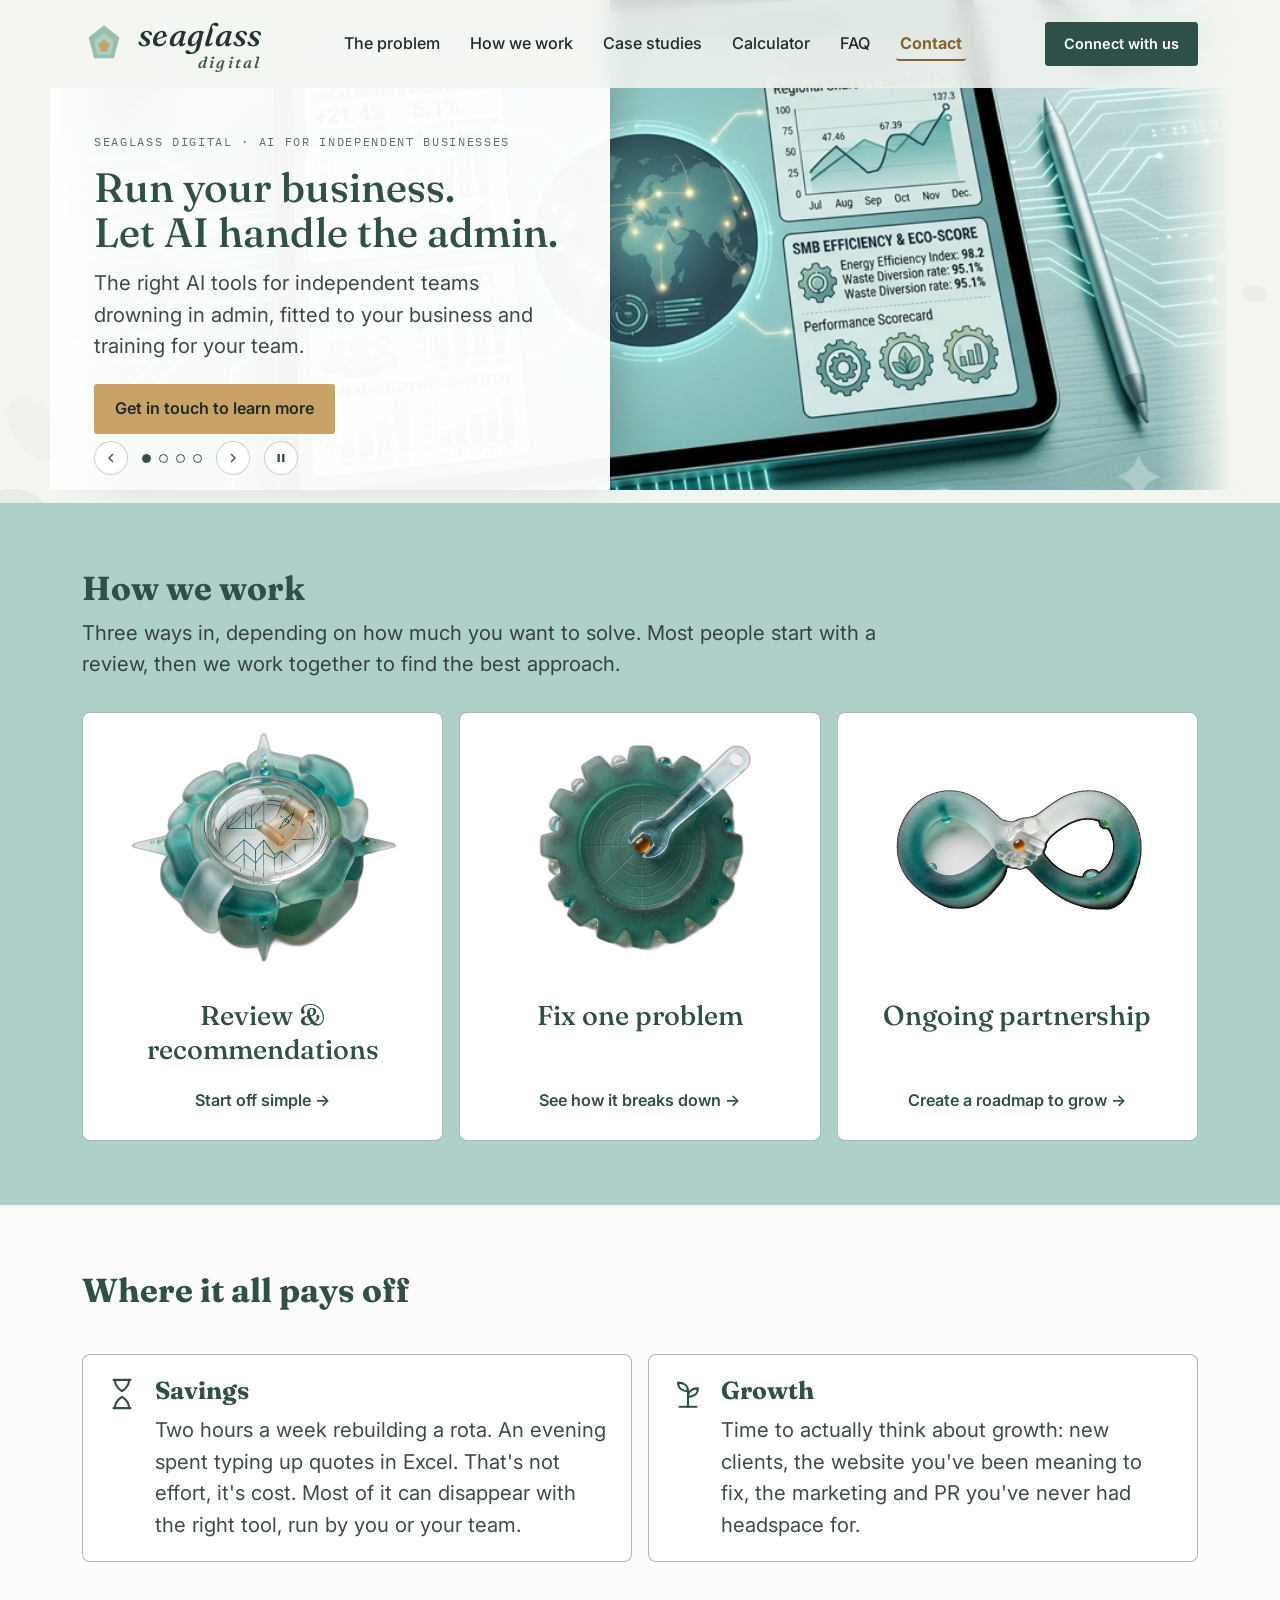
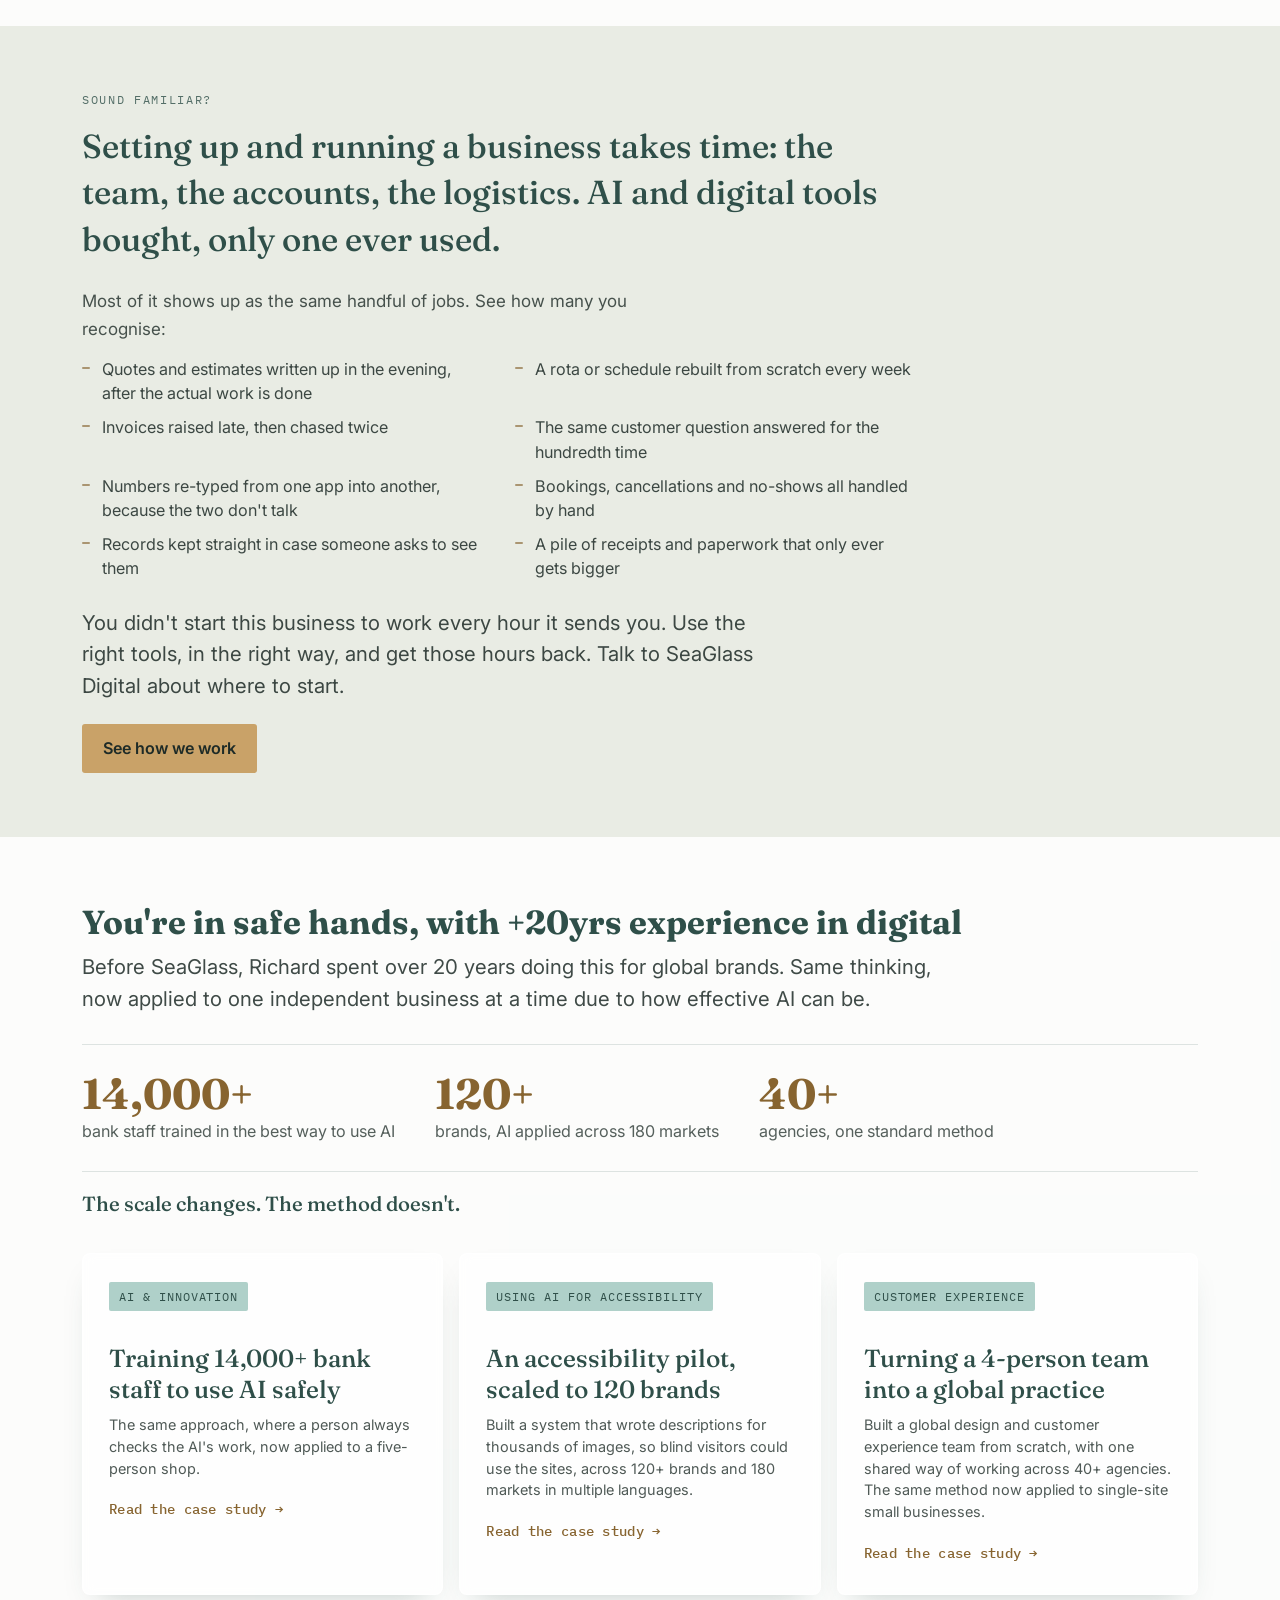
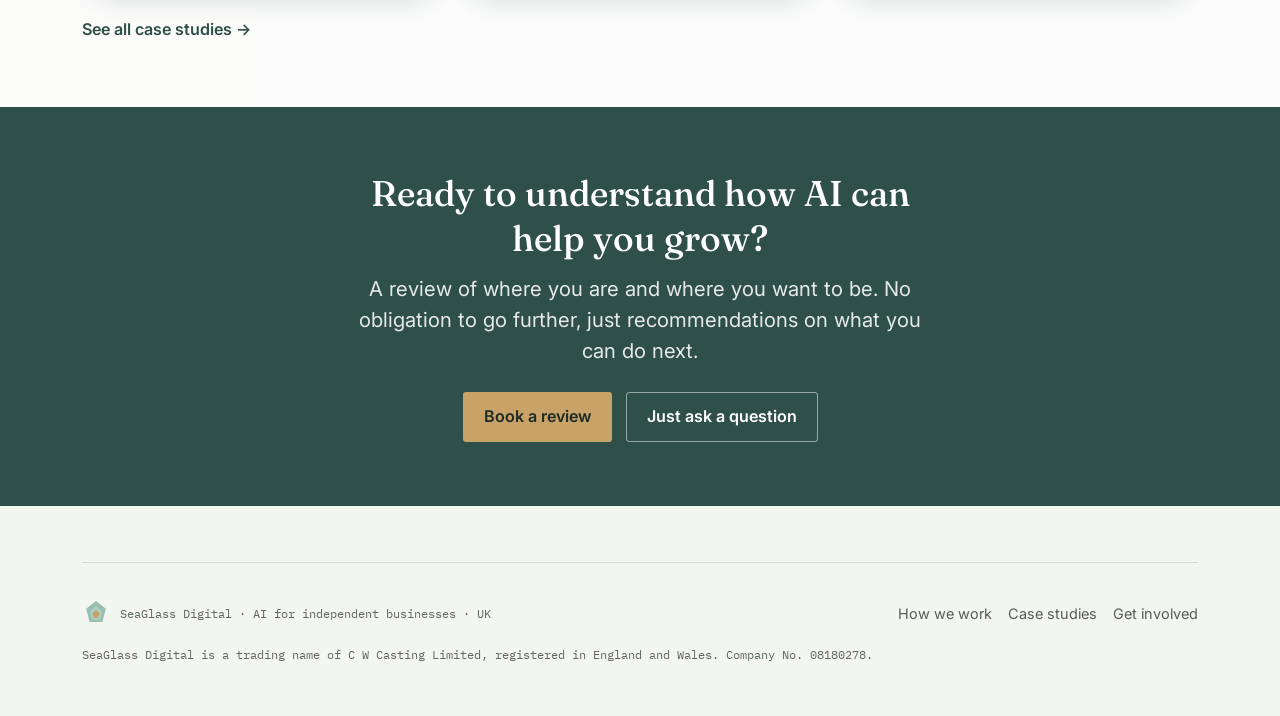
==== commit 81ff727f: "Bridge the enterprise proof, and clear em dashes from CSS comments Adds a short line under the homep" ====
--- a/index.html
+++ b/index.html
@@ -279,6 +279,7 @@
         <div><strong>120+</strong><span>brands, AI applied across 180 markets</span></div>
         <div><strong>40+</strong><span>agencies, one standard method</span></div>
       </div>
+      <p class="proof-bridge">The scale changes. The method doesn't.</p>
       <div class="case-grid">
         <a class="case-mini" href="case-studies/hsbc-genai.html">
           <span class="case-tag">AI &amp; Innovation</span>
--- a/assets/style.css
+++ b/assets/style.css
@@ -18,19 +18,19 @@
     --shadow-soft-hover: 0 20px 36px -18px rgba(47,79,73,0.42);
 
     /* Type scale: ratio 1.2 ("minor third"), rounded to practical values.
-       Every font-size in this file resolves to one of these steps —
+       Every font-size in this file resolves to one of these steps,
        no ad hoc sizes. Base is 1rem = 17px (see html{} below), so the
        scale still honours a user's browser/OS text-size preference
        instead of being pinned to a hard pixel value. */
-    --fs-2xs:  0.7rem;    /* ~12px — mono labels, eyebrows, tags */
-    --fs-xs:   0.85rem;   /* ~14px — captions, secondary/meta text */
-    --fs-sm:   0.95rem;   /* ~16px — dense UI text, nav links */
-    --fs-base: 1rem;      /* 17px  — body copy */
-    --fs-md:   1.2rem;    /* ~20px — lead paragraphs, sub-heads */
-    --fs-lg:   1.45rem;   /* ~25px — card/component headings (h3) */
-    --fs-xl:   1.75rem;   /* ~30px — section headings (h2) */
-    --fs-2xl:  2.1rem;    /* ~36px — display h1 / hard numbers */
-    --fs-3xl:  2.5rem;    /* ~42px — large page-hero h1 */
+    --fs-2xs:  0.7rem;    /* ~12px: mono labels, eyebrows, tags */
+    --fs-xs:   0.85rem;   /* ~14px: captions, secondary/meta text */
+    --fs-sm:   0.95rem;   /* ~16px: dense UI text, nav links */
+    --fs-base: 1rem;      /* 17px:  body copy */
+    --fs-md:   1.2rem;    /* ~20px: lead paragraphs, sub-heads */
+    --fs-lg:   1.45rem;   /* ~25px: card/component headings (h3) */
+    --fs-xl:   1.75rem;   /* ~30px: section headings (h2) */
+    --fs-2xl:  2.1rem;    /* ~36px: display h1 / hard numbers */
+    --fs-3xl:  2.5rem;    /* ~42px: large page-hero h1 */
 
     --lh-tight: 1.1;      /* large display type only */
     --lh-heading: 1.25;   /* headings under --fs-xl: room to wrap */
@@ -136,7 +136,7 @@
   }
   /* On pages with a hero (home): float the nav over the hero panel itself
      instead of stacking a separate bar above it, so the nav no longer adds
-     its own row of height before the hero — a standard overlaid-nav pattern.
+     its own row of height before the hero, a standard overlaid-nav pattern.
      The translucent, blurred background keeps text legible over any image
      behind it without needing separate light/dark nav variants. */
   body.has-hero header.site{
@@ -273,7 +273,7 @@
   }
 
 
-  /* Only the active slide ever renders — true regardless of whether JS
+  /* Only the active slide ever renders, true regardless of whether JS
      has run yet, so panels always rotate in place via the nav controls
      and never stack on top of each other (e.g. on first paint, or if
      the enhancement script is slow/blocked). JS's job is just to move
@@ -462,6 +462,15 @@
   }
   .proof-stats div strong{ display:block; font-family:'Fraunces',serif; font-size:var(--fs-3xl); line-height:var(--lh-tight); color:var(--glass-amber-text); }
   .proof-stats div span{ font-size:var(--fs-sm); opacity:0.75; }
+
+  /* Reads the enterprise numbers back down to size, so they land as
+     reassurance rather than as a business the reader can't afford. */
+  .proof-stats:has(+ .proof-bridge){ margin-bottom:18px; }
+  .proof-bridge{
+    font-family:'Fraunces', serif; font-weight:500;
+    font-size:var(--fs-md); line-height:1.4; color:var(--sea-deep);
+    margin:0 0 34px;
+  }
   .case-grid{ display:grid; grid-template-columns:repeat(3,1fr); gap:var(--gap); }
   @media (max-width:900px){ .case-grid{ grid-template-columns:1fr; } }
   .case-mini{
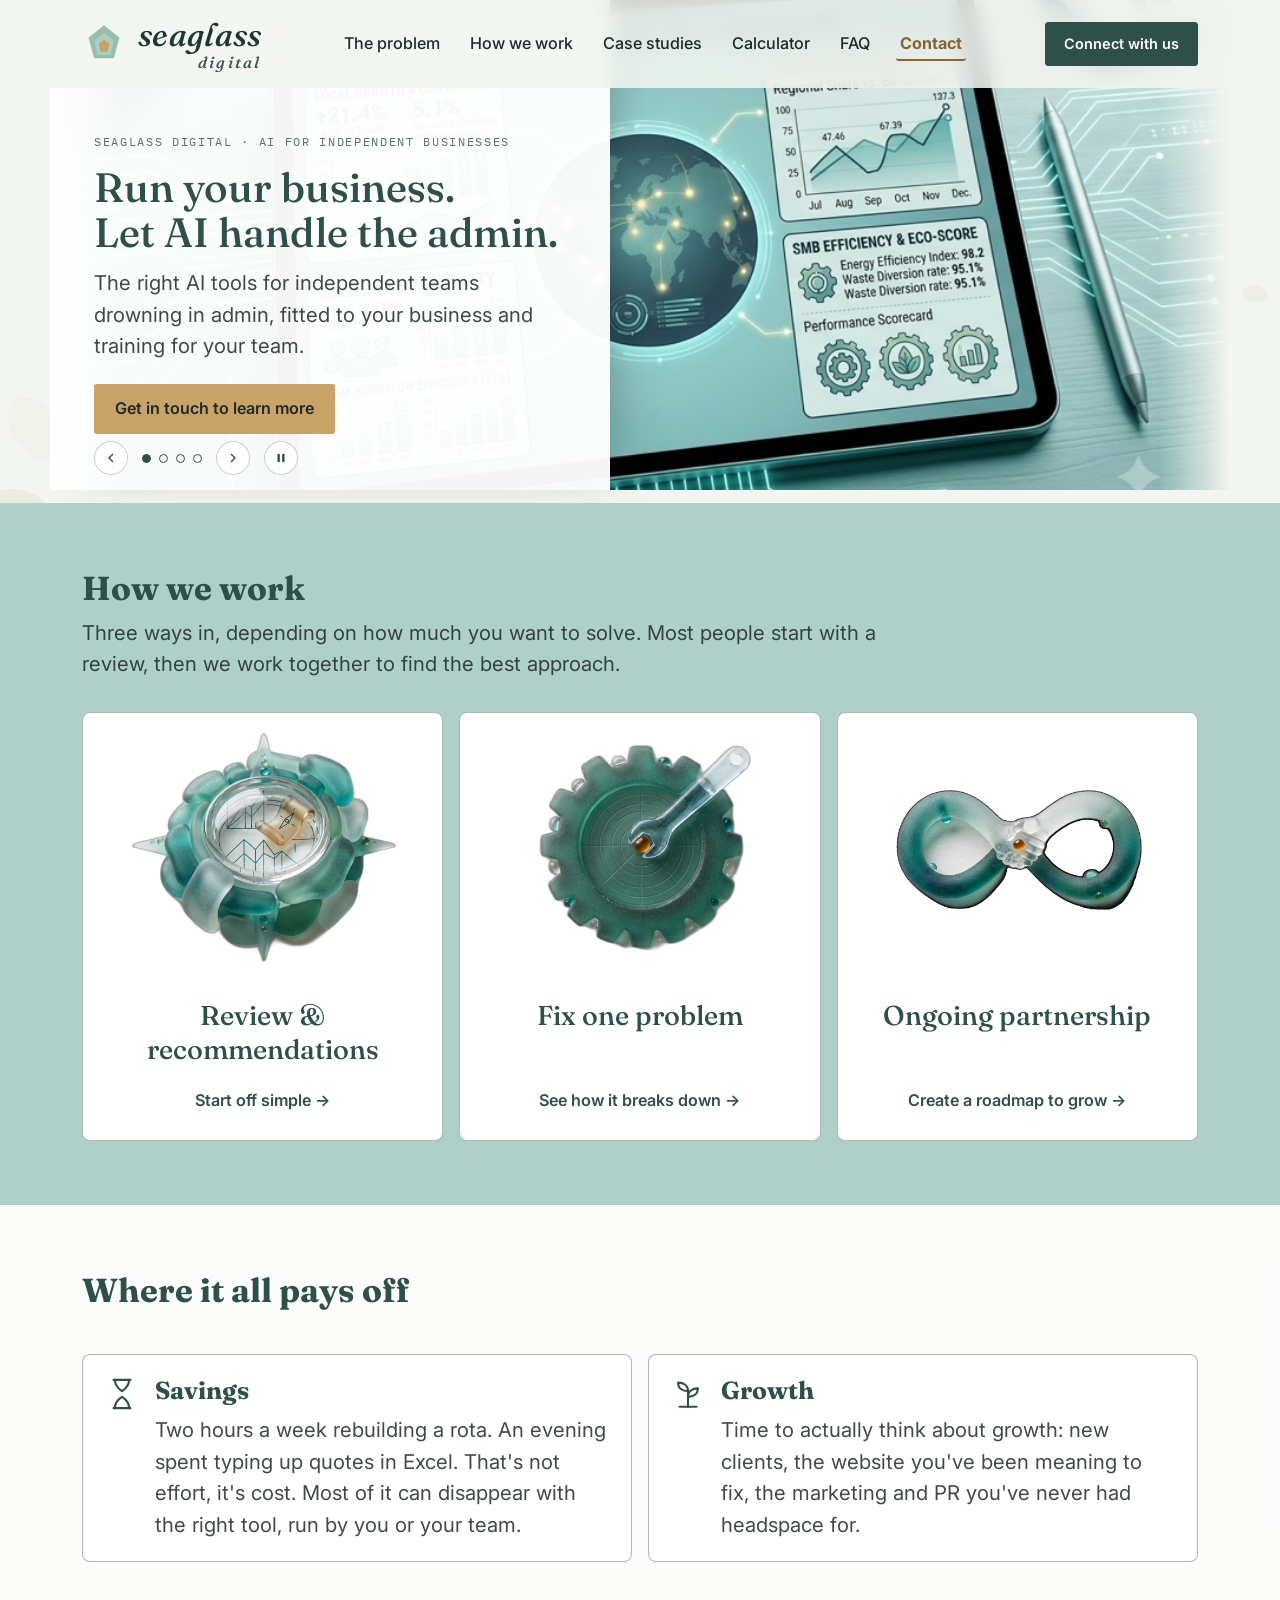
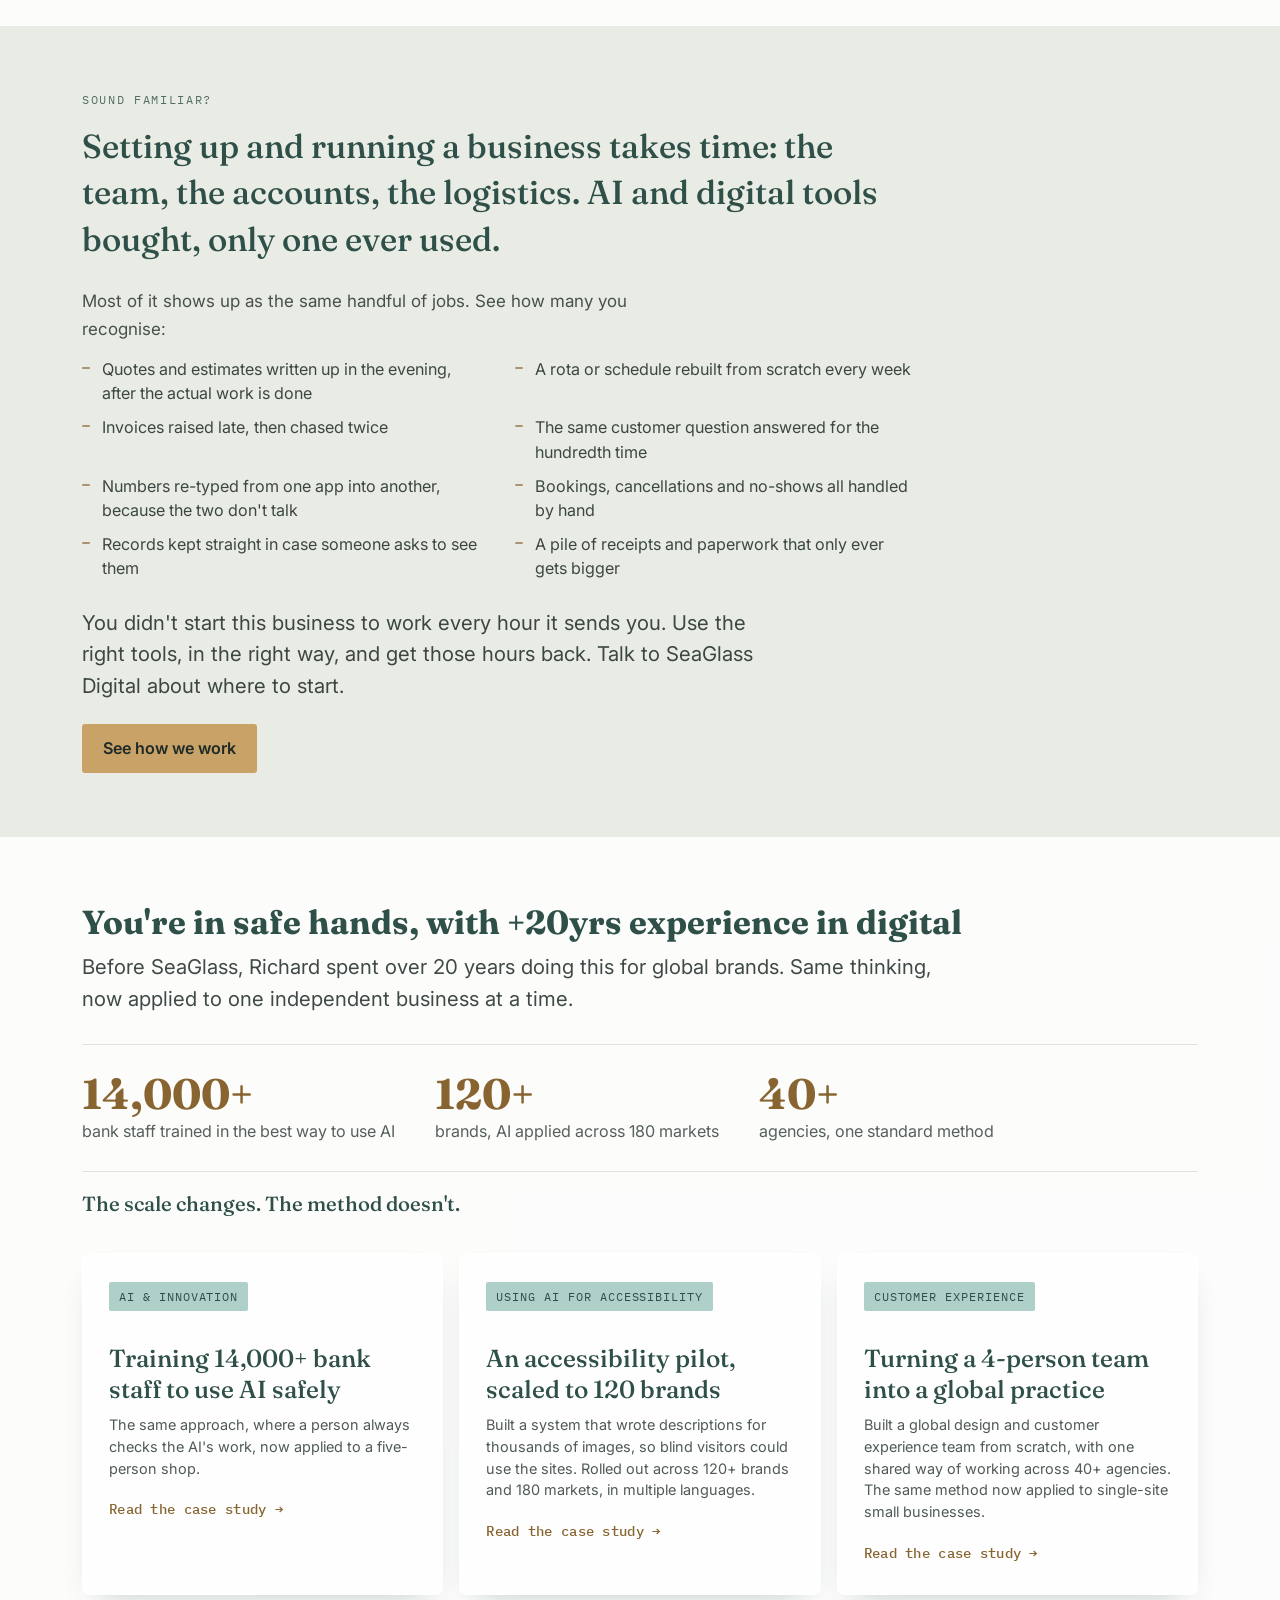
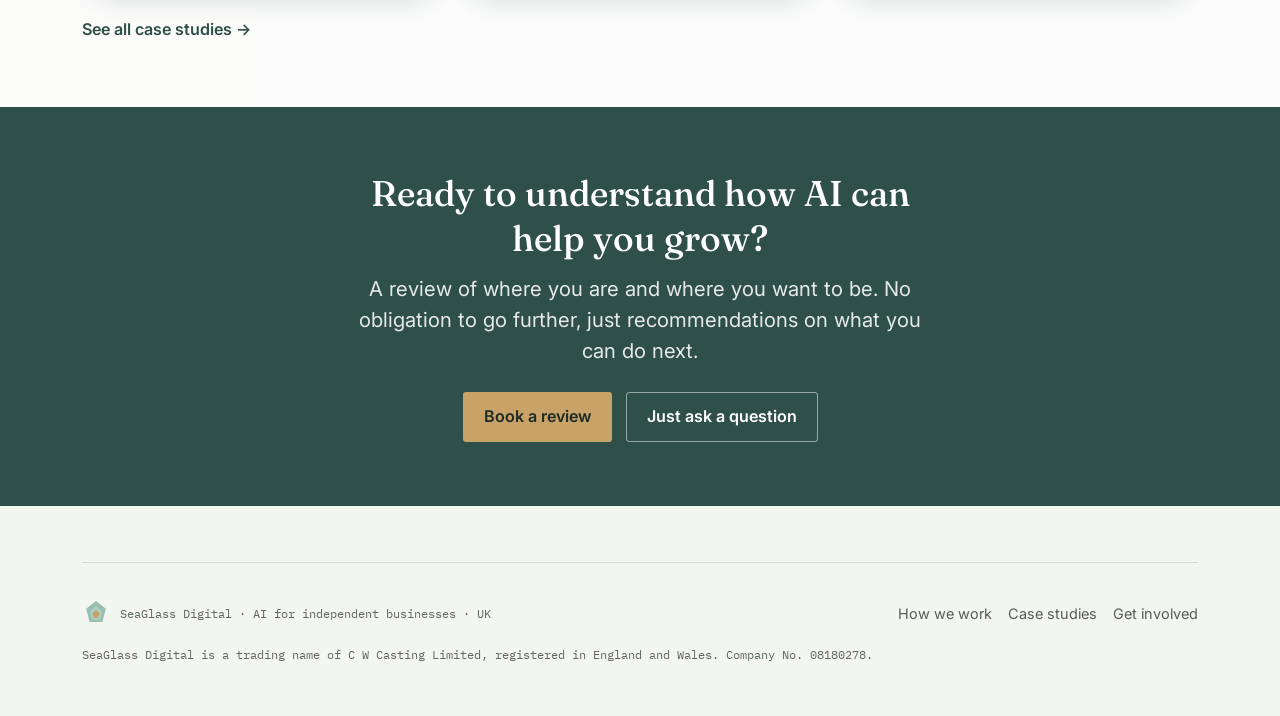
==== commit 578276a1: "Trim three wordy copy blocks on homepage and calculator - Simplify case-lede sentence on homepage pr" ====
--- a/index.html
+++ b/index.html
@@ -273,7 +273,7 @@
   <section class="case" id="case">
     <div class="wrap">
       <h2 class="section-heading">You're in safe hands, with +20yrs experience in digital</h2>
-      <p class="case-lede">Before SeaGlass, Richard spent over 20 years doing this for global brands. Same thinking, now applied to one independent business at a time due to how effective AI can be.</p>
+      <p class="case-lede">Before SeaGlass, Richard spent over 20 years doing this for global brands. Same thinking, now applied to one independent business at a time.</p>
       <div class="proof-stats">
         <div><strong>14,000+</strong><span>bank staff trained in the best way to use AI</span></div>
         <div><strong>120+</strong><span>brands, AI applied across 180 markets</span></div>
@@ -290,7 +290,7 @@
         <a class="case-mini" href="case-studies/diageo-bedrock.html">
           <span class="case-tag">Using AI for Accessibility</span>
           <h3>An accessibility pilot, scaled to 120 brands</h3>
-          <p>Built a system that wrote descriptions for thousands of images, so blind visitors could use the sites, across 120+ brands and 180 markets in multiple languages.</p>
+          <p>Built a system that wrote descriptions for thousands of images, so blind visitors could use the sites. Rolled out across 120+ brands and 180 markets, in multiple languages.</p>
           <span class="case-link">Read the case study →</span>
         </a>
         <a class="case-mini" href="case-studies/diageo-cx-practice.html">
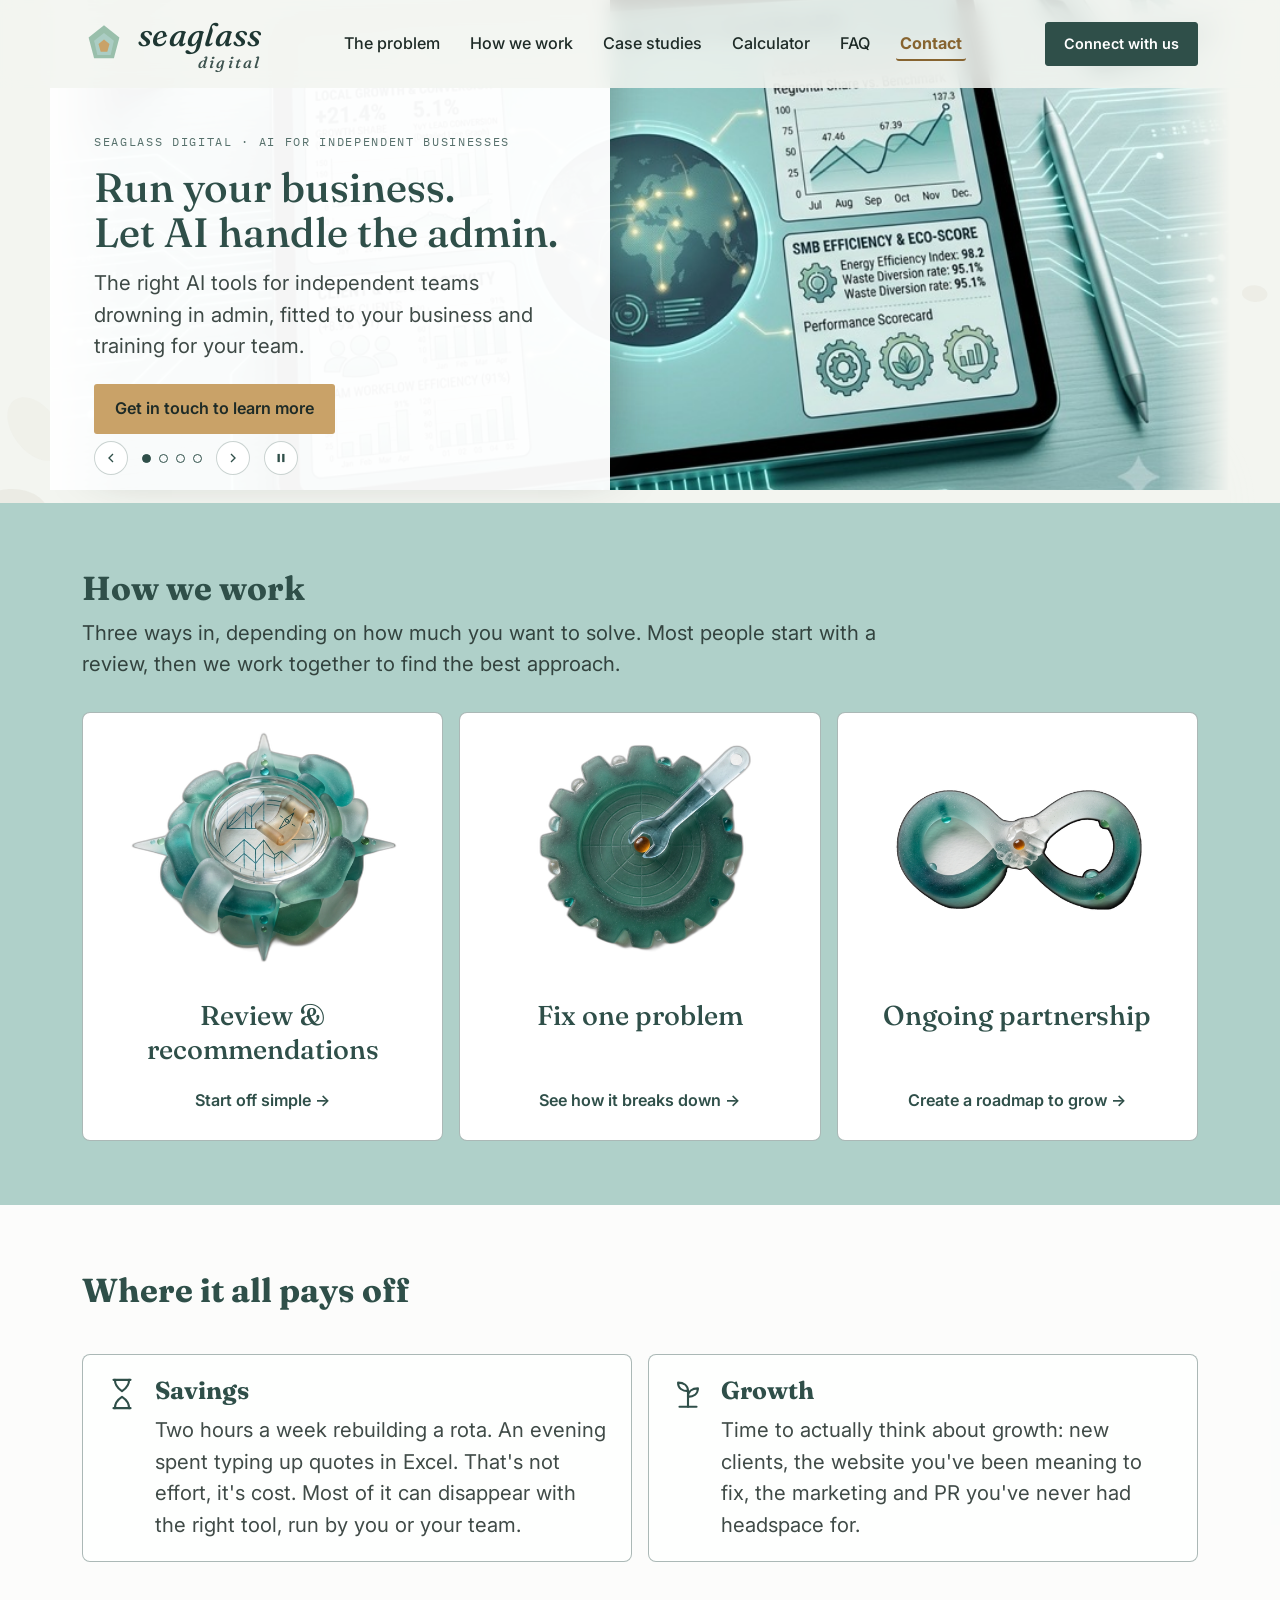
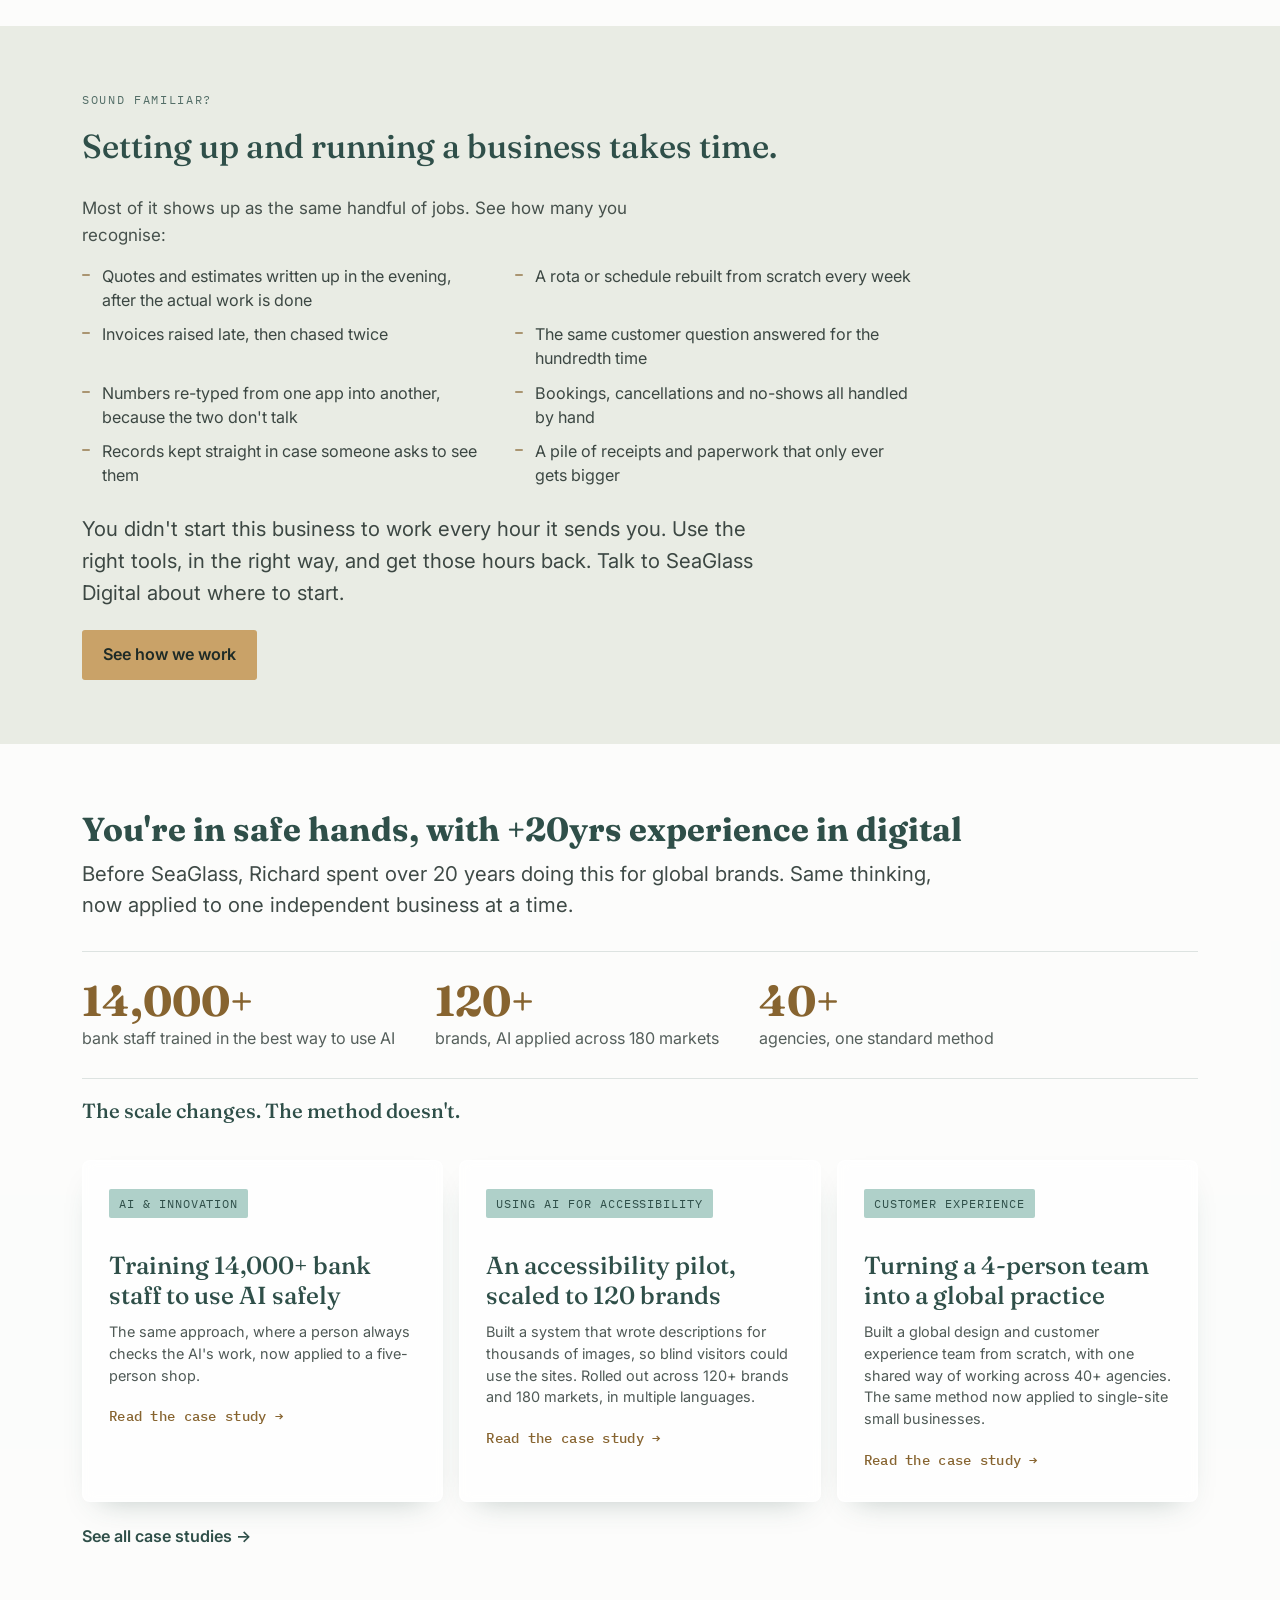
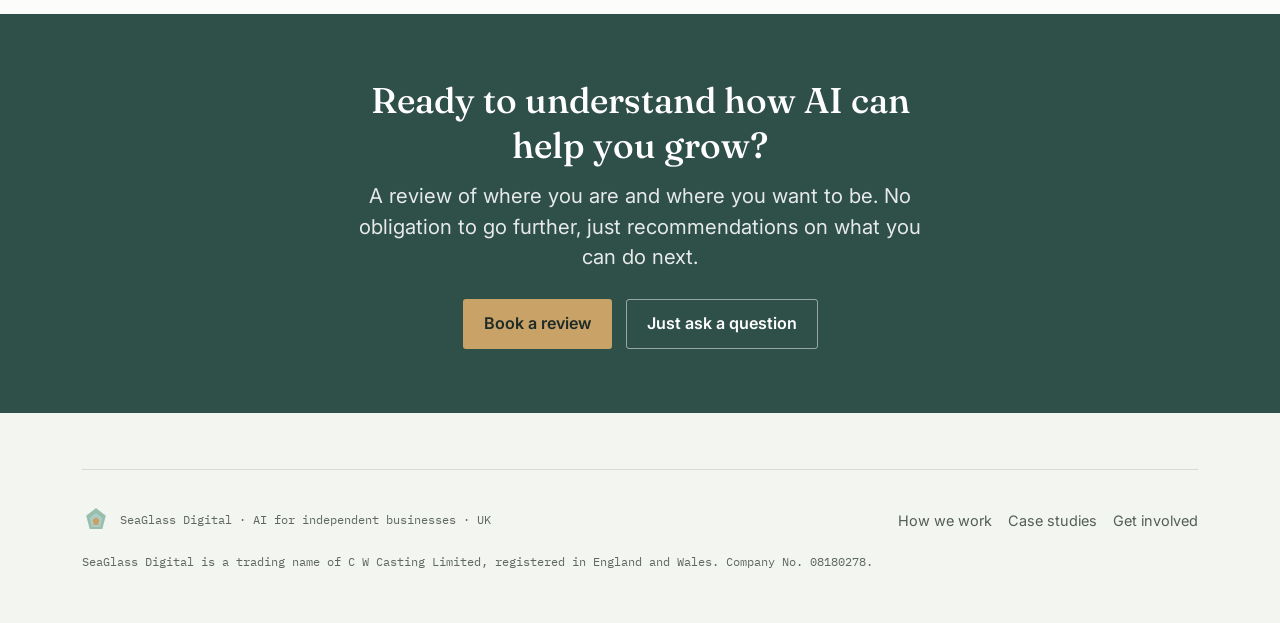
==== commit 85ee247b: "Shorten pain section headline" ====
--- a/index.html
+++ b/index.html
@@ -248,7 +248,7 @@
   <section class="pain" id="pain">
     <div class="wrap">
       <span class="eyebrow">Sound familiar?</span>
-      <h2 class="pain-line">Setting up and running a business takes time: the team, the accounts, the logistics. AI and digital tools bought, only one ever used.</h2>
+      <h2 class="pain-line">Setting up and running a business takes time.</h2>
 
       <p class="pain-list-intro">Most of it shows up as the same handful of jobs. See how many you recognise:</p>
       <ul class="pain-list" role="list">
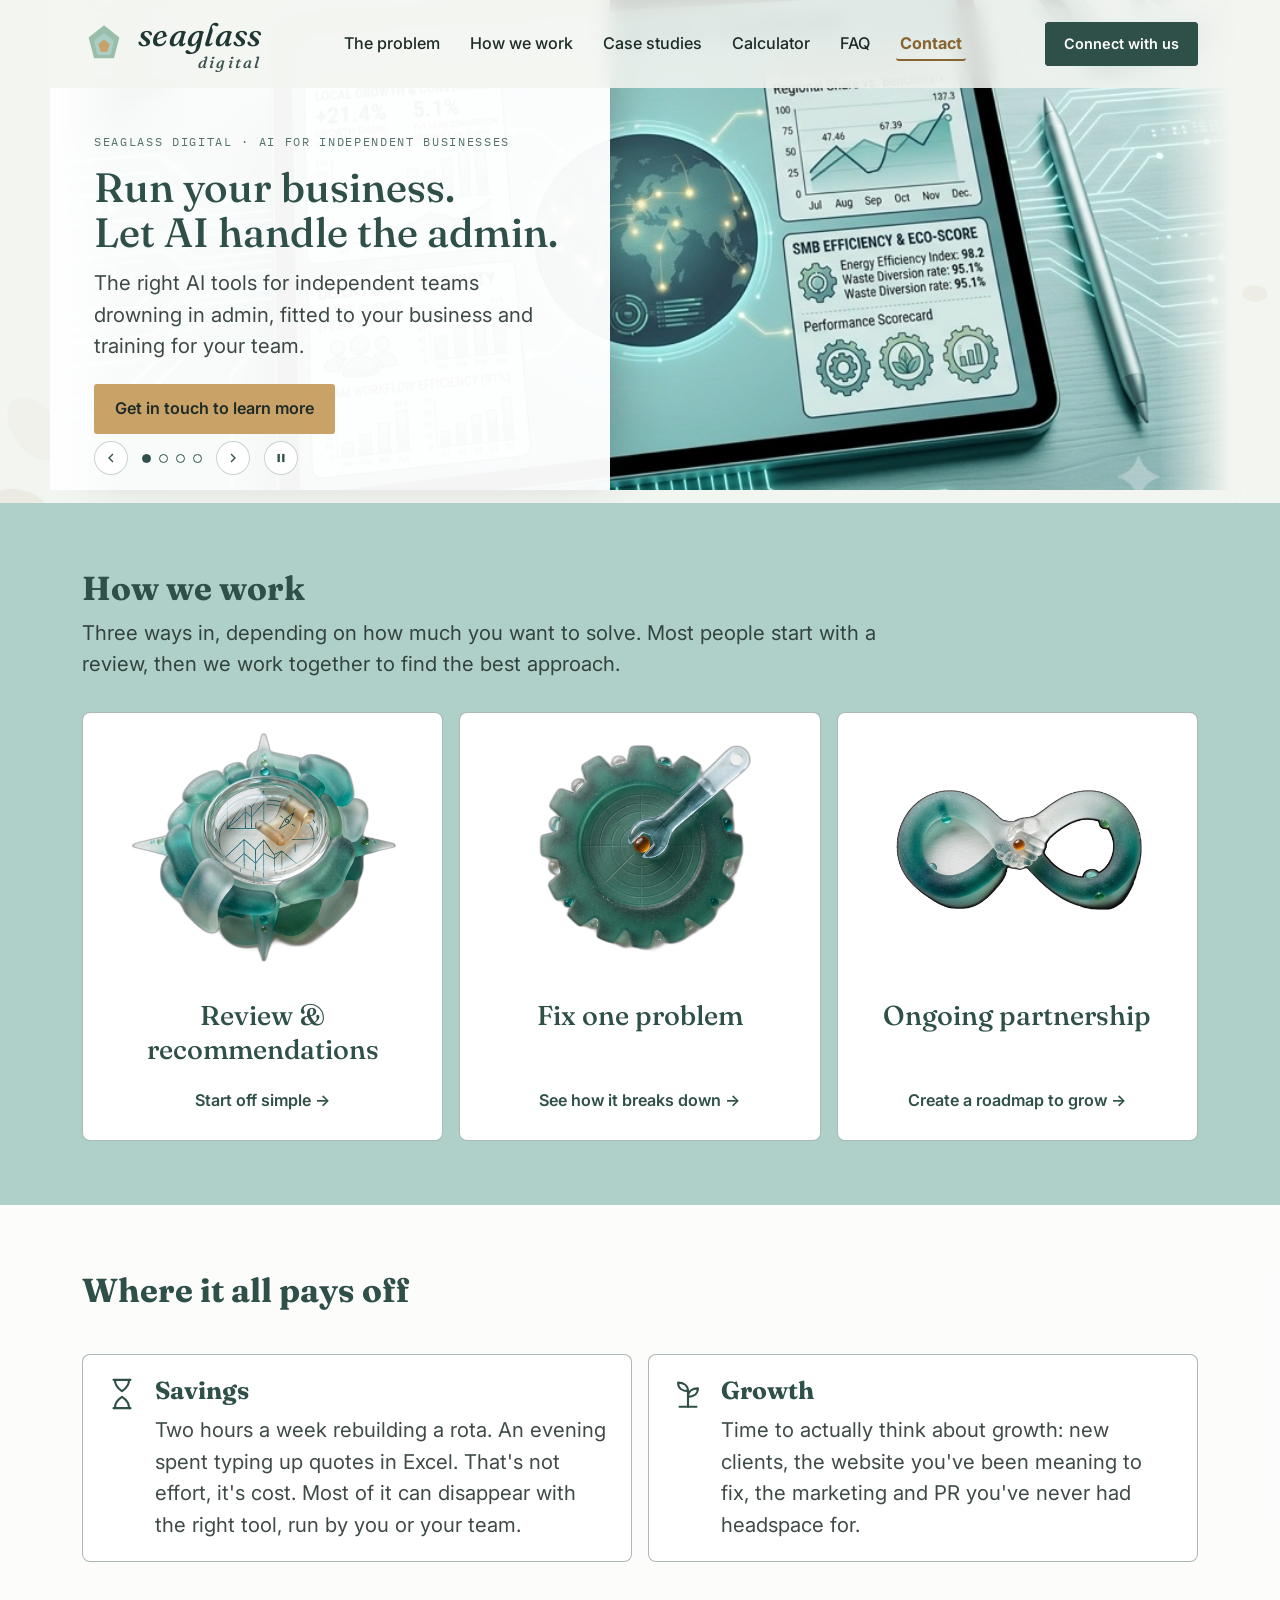
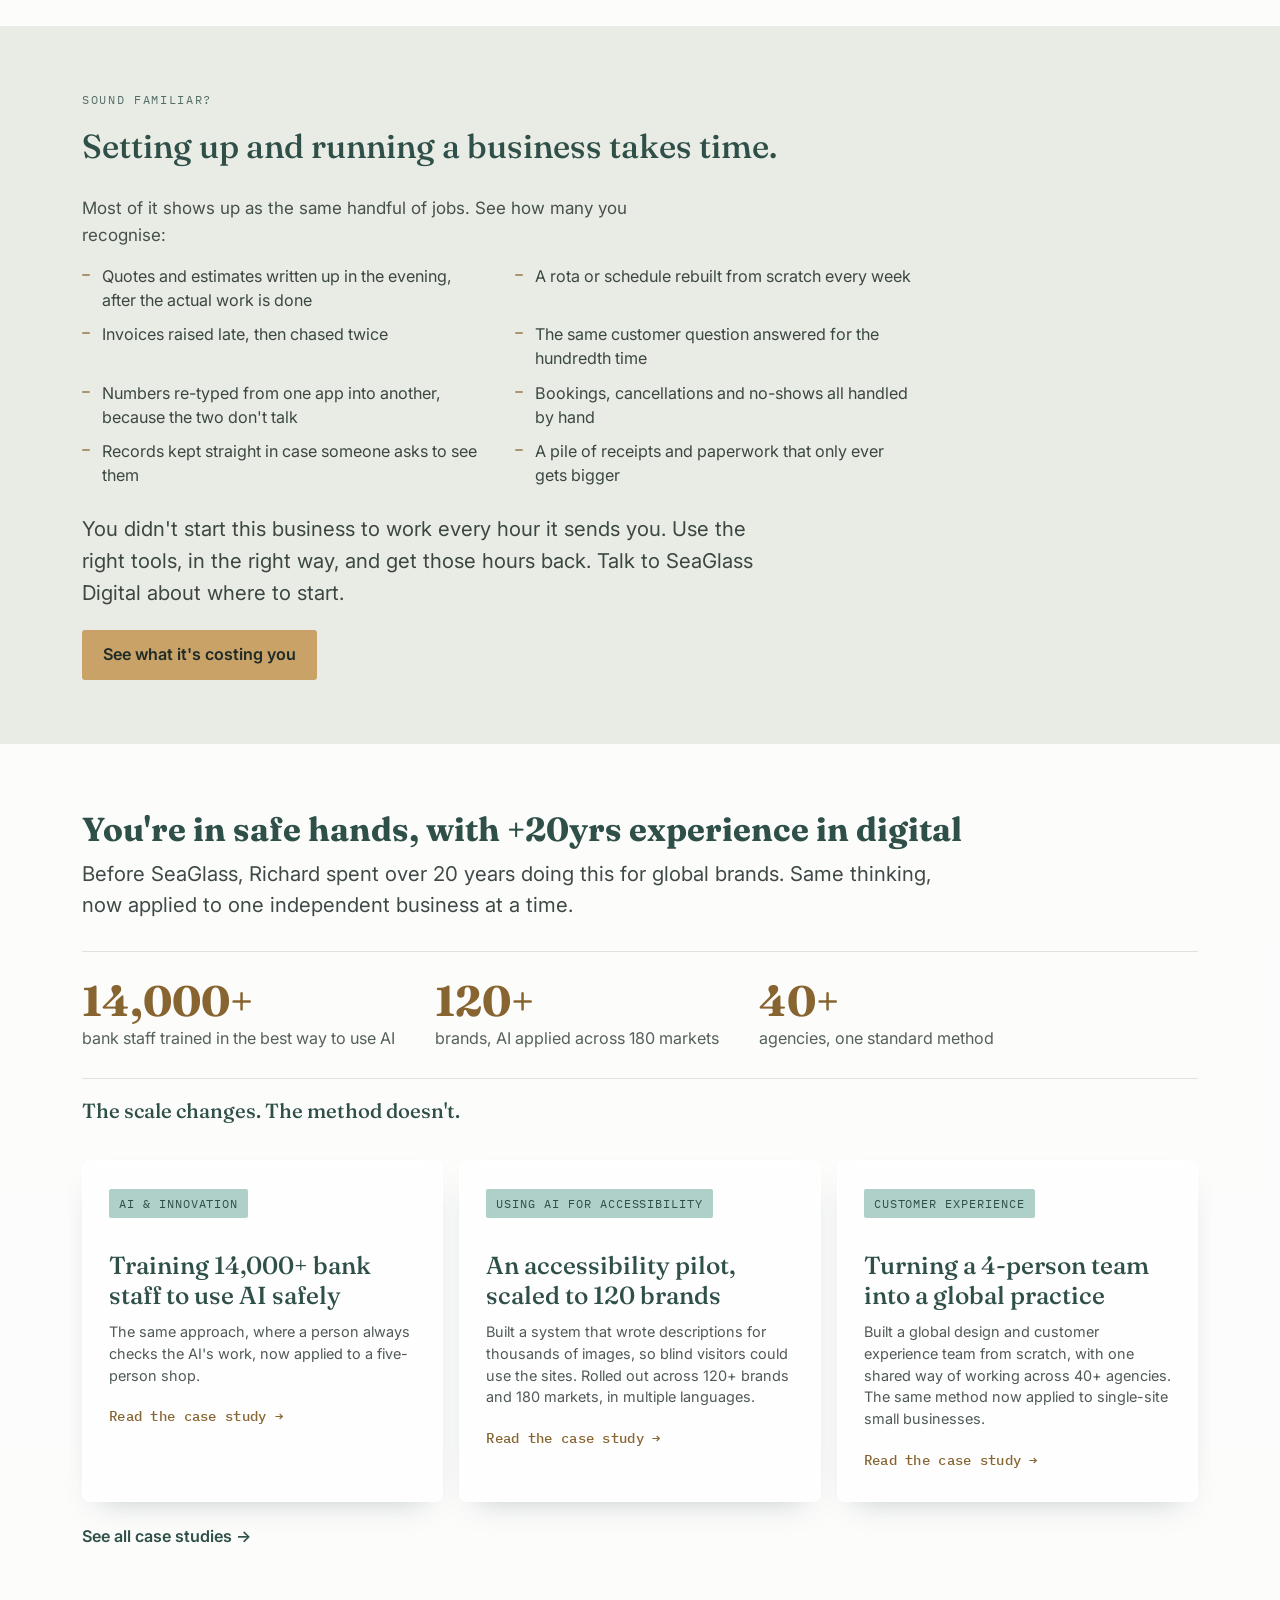
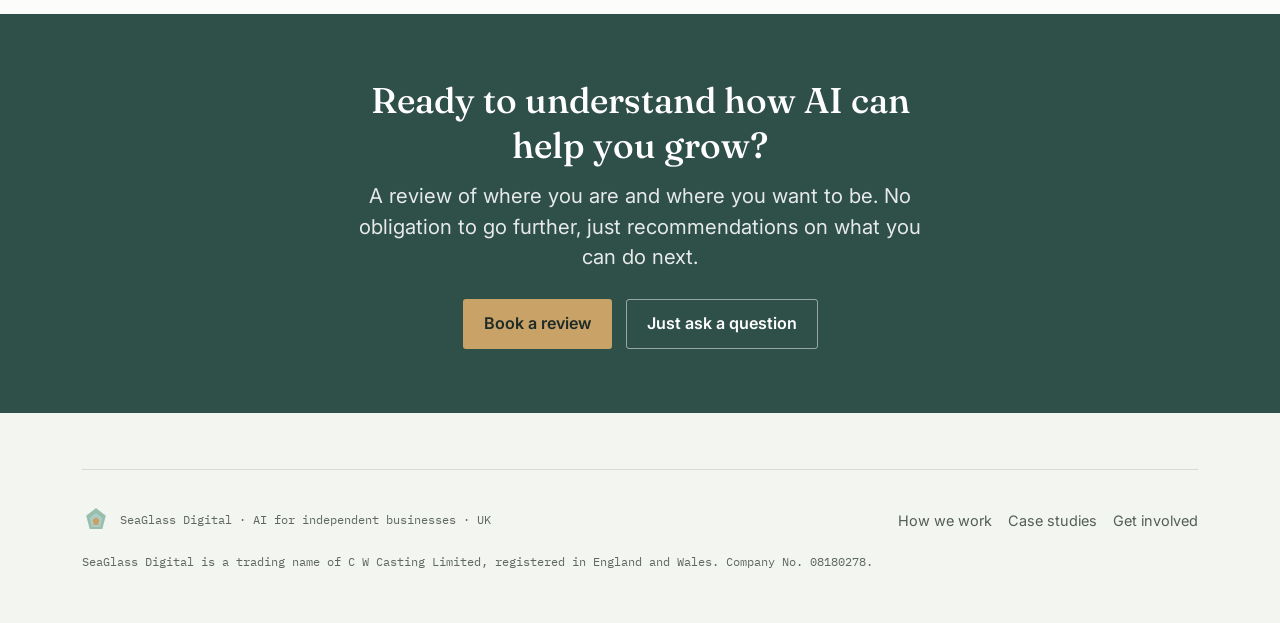
==== commit 4a947be9: "Point pain section CTA to the calculator" ====
--- a/index.html
+++ b/index.html
@@ -264,7 +264,7 @@
 
       <p class="pain-resolve">You didn't start this business to work every hour it sends you. Use the right tools, in the right way, and get those hours back. Talk to SeaGlass Digital about where to start.</p>
       <div class="btn-row">
-        <a class="btn btn-primary" href="process.html">See how we work</a>
+        <a class="btn btn-primary" href="calculator.html">See what it's costing you</a>
       </div>
     </div>
   </section>
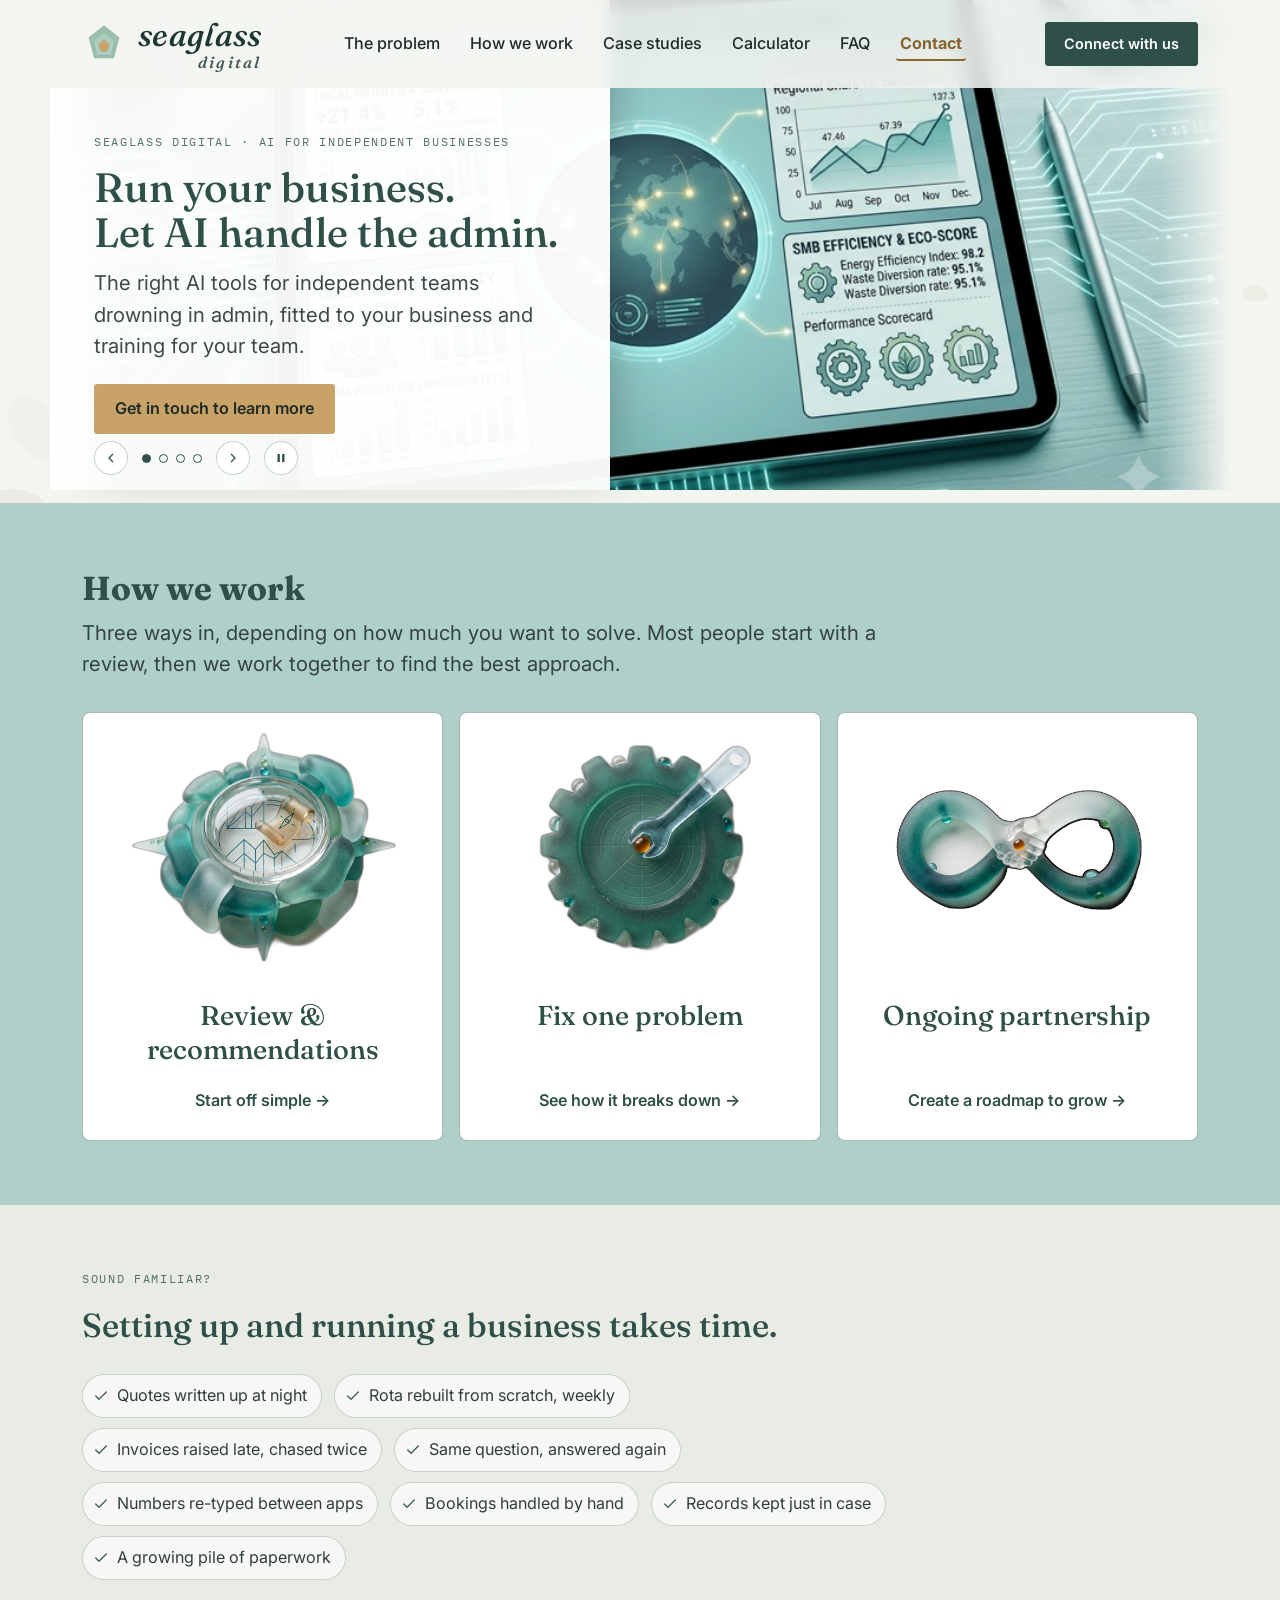
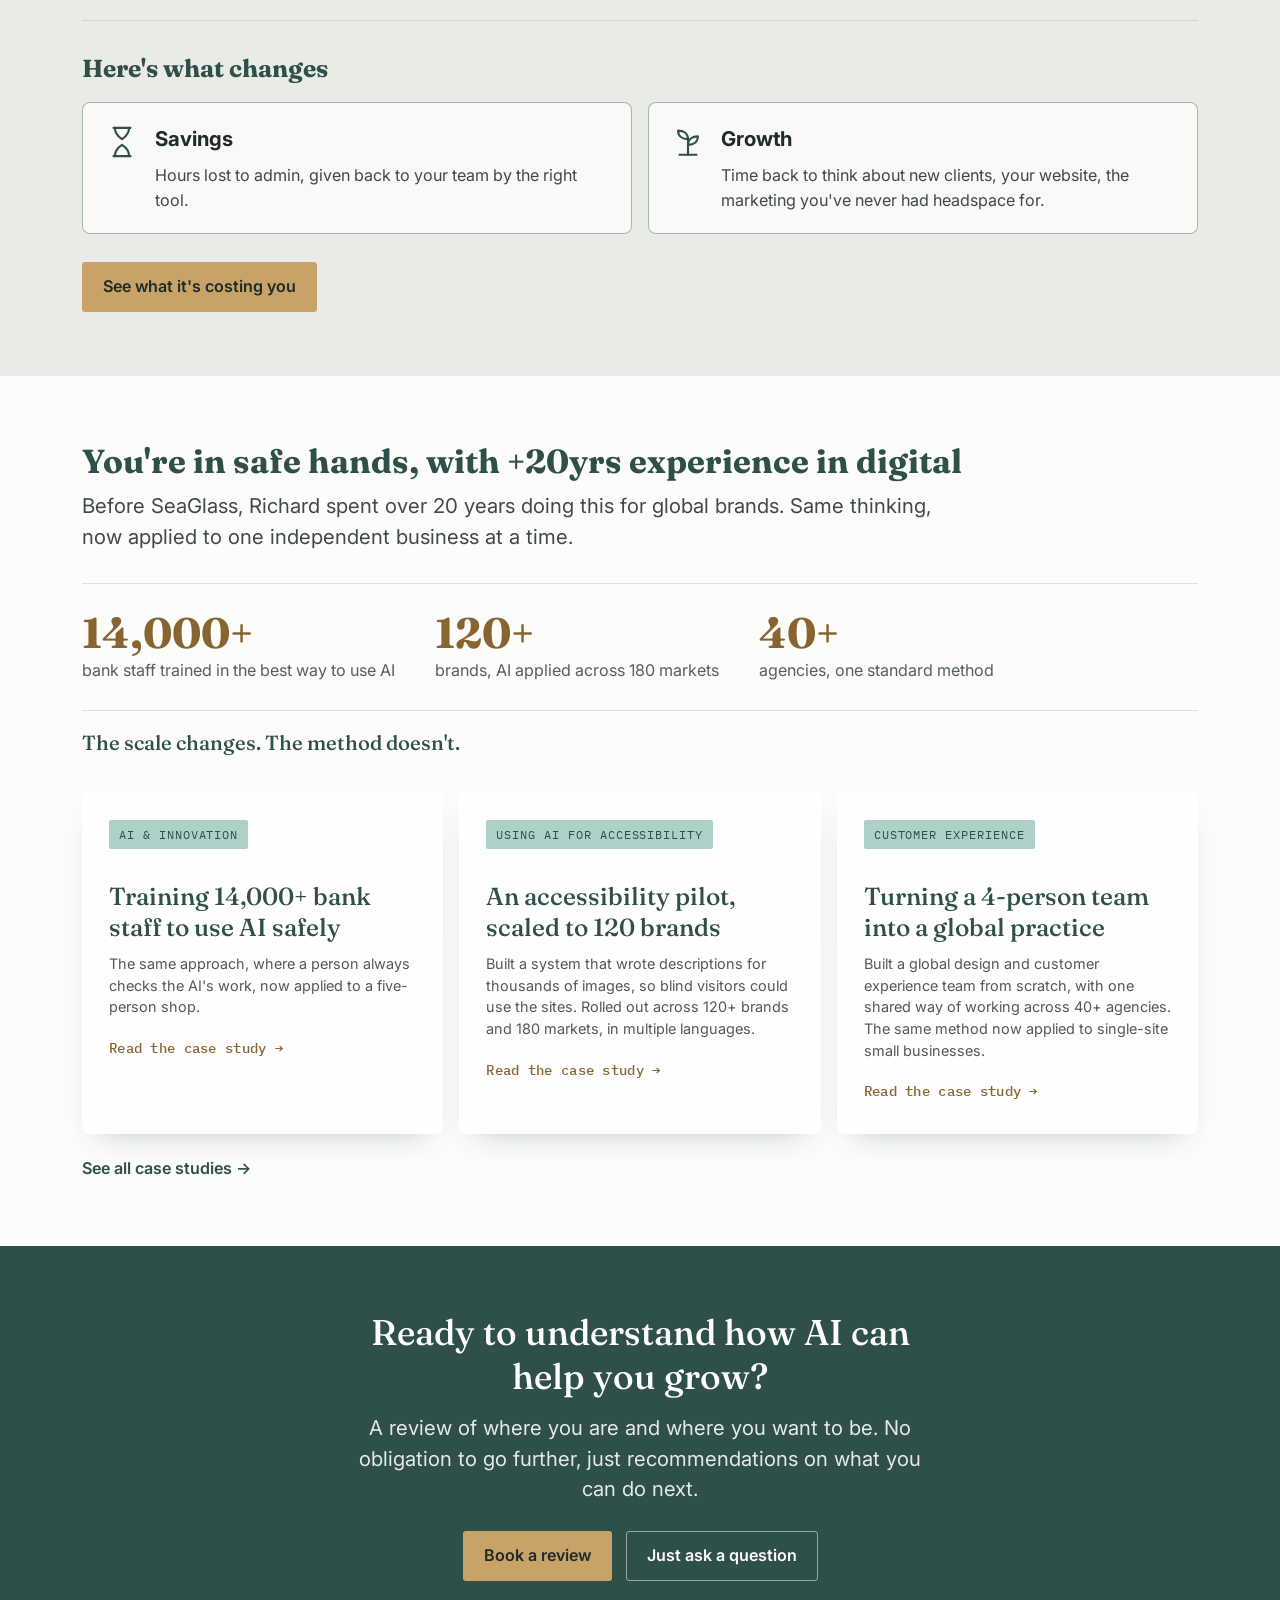
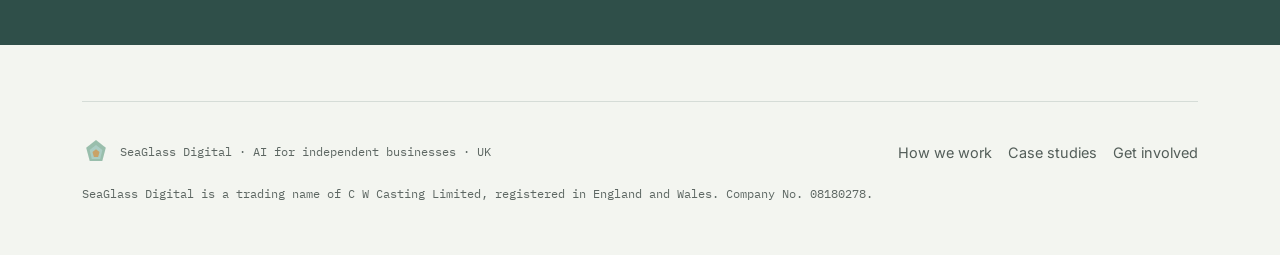
==== commit 6e73bee3: "Merge pain and pillars sections into one problem-to-outcome block Cut the pain list from full senten" ====
--- a/index.html
+++ b/index.html
@@ -217,52 +217,47 @@
     </div>
   </section>
 
-  <!-- SAVINGS / GROWTH -->
-  <section class="pillars-section">
-    <div class="wrap">
-      <h2 class="section-heading">Where it all pays off</h2>
-      <div class="pillars">
-        <div class="pillar">
-          <svg class="pillar-icon" viewBox="0 0 24 24" fill="none" stroke="currentColor" stroke-width="1.5" stroke-linecap="round" stroke-linejoin="round" aria-hidden="true" focusable="false">
-            <path d="M6 2h12M6 22h12"/><path d="M7 2c0 5 3.5 7 5 8 1.5-1 5-3 5-8"/><path d="M7 22c0-5 3.5-7 5-8 1.5 1 5 3 5 8"/>
-          </svg>
-          <div class="pillar-body">
-            <h3>Savings</h3>
-            <p>Two hours a week rebuilding a rota. An evening spent typing up quotes in Excel. That's not effort, it's cost. Most of it can disappear with the right tool, run by you or your team.</p>
-          </div>
-        </div>
-        <div class="pillar">
-          <svg class="pillar-icon" viewBox="0 0 24 24" fill="none" stroke="currentColor" stroke-width="1.5" stroke-linecap="round" stroke-linejoin="round" aria-hidden="true" focusable="false">
-            <path d="M12 21V10"/><path d="M12 10c0-4-3-6-7-6 0 4 3 6 7 6z"/><path d="M12 14c0-4 3-6 7-6 0 4-3 6-7 6z"/><path d="M6 21h12"/>
-          </svg>
-          <div class="pillar-body">
-            <h3>Growth</h3>
-            <p>Time to actually think about growth: new clients, the website you've been meaning to fix, the marketing and PR you've never had headspace for.</p>
-          </div>
-        </div>
-      </div>
-    </div>
-  </section>
-
-  <!-- PAIN, IN THEIR WORDS -->
+  <!-- PAIN + OUTCOME, MERGED -->
   <section class="pain" id="pain">
     <div class="wrap">
       <span class="eyebrow">Sound familiar?</span>
       <h2 class="pain-line">Setting up and running a business takes time.</h2>
 
-      <p class="pain-list-intro">Most of it shows up as the same handful of jobs. See how many you recognise:</p>
-      <ul class="pain-list" role="list">
-        <li>Quotes and estimates written up in the evening, after the actual work is done</li>
-        <li>A rota or schedule rebuilt from scratch every week</li>
-        <li>Invoices raised late, then chased twice</li>
-        <li>The same customer question answered for the hundredth time</li>
-        <li>Numbers re-typed from one app into another, because the two don't talk</li>
-        <li>Bookings, cancellations and no-shows all handled by hand</li>
-        <li>Records kept straight in case someone asks to see them</li>
-        <li>A pile of receipts and paperwork that only ever gets bigger</li>
+      <ul class="pain-tags" role="list">
+        <li><svg class="pain-tag-icon" viewBox="0 0 24 24" fill="none" stroke="currentColor" stroke-width="2" stroke-linecap="round" stroke-linejoin="round" aria-hidden="true" focusable="false"><polyline points="20 6 9 17 4 12"/></svg>Quotes written up at night</li>
+        <li><svg class="pain-tag-icon" viewBox="0 0 24 24" fill="none" stroke="currentColor" stroke-width="2" stroke-linecap="round" stroke-linejoin="round" aria-hidden="true" focusable="false"><polyline points="20 6 9 17 4 12"/></svg>Rota rebuilt from scratch, weekly</li>
+        <li><svg class="pain-tag-icon" viewBox="0 0 24 24" fill="none" stroke="currentColor" stroke-width="2" stroke-linecap="round" stroke-linejoin="round" aria-hidden="true" focusable="false"><polyline points="20 6 9 17 4 12"/></svg>Invoices raised late, chased twice</li>
+        <li><svg class="pain-tag-icon" viewBox="0 0 24 24" fill="none" stroke="currentColor" stroke-width="2" stroke-linecap="round" stroke-linejoin="round" aria-hidden="true" focusable="false"><polyline points="20 6 9 17 4 12"/></svg>Same question, answered again</li>
+        <li><svg class="pain-tag-icon" viewBox="0 0 24 24" fill="none" stroke="currentColor" stroke-width="2" stroke-linecap="round" stroke-linejoin="round" aria-hidden="true" focusable="false"><polyline points="20 6 9 17 4 12"/></svg>Numbers re-typed between apps</li>
+        <li><svg class="pain-tag-icon" viewBox="0 0 24 24" fill="none" stroke="currentColor" stroke-width="2" stroke-linecap="round" stroke-linejoin="round" aria-hidden="true" focusable="false"><polyline points="20 6 9 17 4 12"/></svg>Bookings handled by hand</li>
+        <li><svg class="pain-tag-icon" viewBox="0 0 24 24" fill="none" stroke="currentColor" stroke-width="2" stroke-linecap="round" stroke-linejoin="round" aria-hidden="true" focusable="false"><polyline points="20 6 9 17 4 12"/></svg>Records kept just in case</li>
+        <li><svg class="pain-tag-icon" viewBox="0 0 24 24" fill="none" stroke="currentColor" stroke-width="2" stroke-linecap="round" stroke-linejoin="round" aria-hidden="true" focusable="false"><polyline points="20 6 9 17 4 12"/></svg>A growing pile of paperwork</li>
       </ul>
 
-      <p class="pain-resolve">You didn't start this business to work every hour it sends you. Use the right tools, in the right way, and get those hours back. Talk to SeaGlass Digital about where to start.</p>
+      <div class="pillars-compact">
+        <h3 class="pillars-compact-heading">Here's what changes</h3>
+        <div class="pillars">
+          <div class="pillar">
+            <svg class="pillar-icon" viewBox="0 0 24 24" fill="none" stroke="currentColor" stroke-width="1.5" stroke-linecap="round" stroke-linejoin="round" aria-hidden="true" focusable="false">
+              <path d="M6 2h12M6 22h12"/><path d="M7 2c0 5 3.5 7 5 8 1.5-1 5-3 5-8"/><path d="M7 22c0-5 3.5-7 5-8 1.5 1 5 3 5 8"/>
+            </svg>
+            <div class="pillar-body">
+              <h4>Savings</h4>
+              <p>Hours lost to admin, given back to your team by the right tool.</p>
+            </div>
+          </div>
+          <div class="pillar">
+            <svg class="pillar-icon" viewBox="0 0 24 24" fill="none" stroke="currentColor" stroke-width="1.5" stroke-linecap="round" stroke-linejoin="round" aria-hidden="true" focusable="false">
+              <path d="M12 21V10"/><path d="M12 10c0-4-3-6-7-6 0 4 3 6 7 6z"/><path d="M12 14c0-4 3-6 7-6 0 4-3 6-7 6z"/><path d="M6 21h12"/>
+            </svg>
+            <div class="pillar-body">
+              <h4>Growth</h4>
+              <p>Time back to think about new clients, your website, the marketing you've never had headspace for.</p>
+            </div>
+          </div>
+        </div>
+      </div>
+
       <div class="btn-row">
         <a class="btn btn-primary" href="calculator.html">See what it's costing you</a>
       </div>
--- a/assets/style.css
+++ b/assets/style.css
@@ -400,49 +400,33 @@
   .work-card h3{ margin:0 0 8px; font-size:1.6rem; }
   .work-card-link{ margin-top:auto; padding-top:14px; font-weight:600; font-size:var(--fs-sm); color:var(--sea-deep); }
 
-  /* ---------- PAIN, IN THEIR WORDS ---------- */
+  /* ---------- PAIN + OUTCOME, MERGED ----------
+     One section carries both the recognisable-jobs list and the
+     savings/growth payoff, so a reader gets problem and outcome in a
+     single scan instead of two separate text blocks. The pain items are
+     deliberately generic: these are the shapes admin takes in almost any
+     small business, so a reader identifies with the job rather than
+     needing their trade named. */
   .pain{ background:var(--sand-deep); }
   .pain-line{
     font-family:'Fraunces', serif; font-weight:500; color:var(--sea-deep);
     font-size:clamp(var(--fs-xl), 2.6vw, var(--fs-2xl)); line-height:1.4; max-width:38ch; margin:0;
   }
-  /* The recognisable-jobs list. Deliberately generic: these are the shapes
-     admin takes in almost any small business, so a reader identifies with
-     the job rather than needing their trade named. */
-  .pain-list-intro{
-    font-size:var(--fs-base); color:var(--ink); opacity:0.8;
-    margin:26px 0 14px; max-width:52ch;
-  }
-  .pain-list{
-    list-style:none; margin:0; padding:0;
-    display:grid; grid-template-columns:1fr 1fr; gap:10px 30px;
-    max-width:76ch;
-  }
-  @media (max-width:760px){ .pain-list{ grid-template-columns:1fr; } }
-  .pain-list li{
-    position:relative; padding-left:20px;
-    font-size:var(--fs-sm); line-height:1.5; color:var(--ink); opacity:0.85;
-  }
-  .pain-list li::before{
-    content:""; position:absolute; left:0; top:0.62em;
-    width:8px; height:2px; border-radius:1px;
-    background:var(--glass-amber-text); opacity:0.75;
-  }
-
-  .pain-resolve{
-    font-size:var(--fs-md); line-height:1.55; max-width:52ch;
-    color:var(--ink); opacity:0.85; margin:26px 0 0;
-  }
-  .pain .btn-row{ margin-top:22px; }
-
-  /* ---------- SECTION HEADING (promoted from the small eyebrow label to a
-     full heading, used where a section has no separate, bigger headline) ---------- */
-  .section-heading{
-    font-weight:700; font-size:clamp(var(--fs-xl), 2.6vw, var(--fs-2xl)); margin-bottom:8px;
-  }
-
-  /* ---------- SAVINGS / GROWTH ---------- */
-  .pillars{ display:grid; grid-template-columns:1fr 1fr; gap:var(--gap); margin-top:44px; }
+  .pain-tags{
+    list-style:none; margin:26px 0 0; padding:0;
+    display:flex; flex-wrap:wrap; gap:10px 12px; max-width:76ch;
+  }
+  .pain-tags li{
+    display:inline-flex; align-items:center; gap:8px;
+    background:rgba(255,255,255,0.7); border:1px solid rgba(47,79,73,0.25);
+    border-radius:999px; padding:8px 14px 8px 10px;
+    font-size:var(--fs-sm); color:var(--ink); opacity:0.9;
+  }
+  .pain-tag-icon{ width:16px; height:16px; flex-shrink:0; color:var(--sea-deep); }
+
+  .pillars-compact{ margin-top:40px; padding-top:32px; border-top:1px solid rgba(47,79,73,0.15); }
+  .pillars-compact-heading{ font-weight:700; font-size:var(--fs-lg); margin:0 0 18px; color:var(--sea-deep); }
+  .pillars{ display:grid; grid-template-columns:1fr 1fr; gap:var(--gap); }
   @media (max-width:700px){ .pillars{ grid-template-columns:1fr; } }
   .pillar{
     display:flex; align-items:flex-start; gap:16px;
@@ -450,8 +434,16 @@
     border-radius:var(--radius-soft); padding:20px 22px;
   }
   .pillar-icon{ width:34px; height:34px; flex-shrink:0; margin-top:2px; color:var(--sea-deep); }
-  .pillar-body h3{ font-weight:700; margin:0 0 8px; }
-  .pillar-body p{ font-size:var(--fs-md); line-height:1.55; opacity:0.85; margin:0; }
+  .pillar-body h4{ font-weight:700; margin:0 0 8px; font-size:var(--fs-md); }
+  .pillar-body p{ font-size:var(--fs-sm); line-height:1.55; opacity:0.85; margin:0; }
+
+  .pain .btn-row{ margin-top:28px; }
+
+  /* ---------- SECTION HEADING (promoted from the small eyebrow label to a
+     full heading, used where a section has no separate, bigger headline) ---------- */
+  .section-heading{
+    font-weight:700; font-size:clamp(var(--fs-xl), 2.6vw, var(--fs-2xl)); margin-bottom:8px;
+  }
 
   /* ---------- CASE STUDY / PROOF ---------- */
   .case{ }
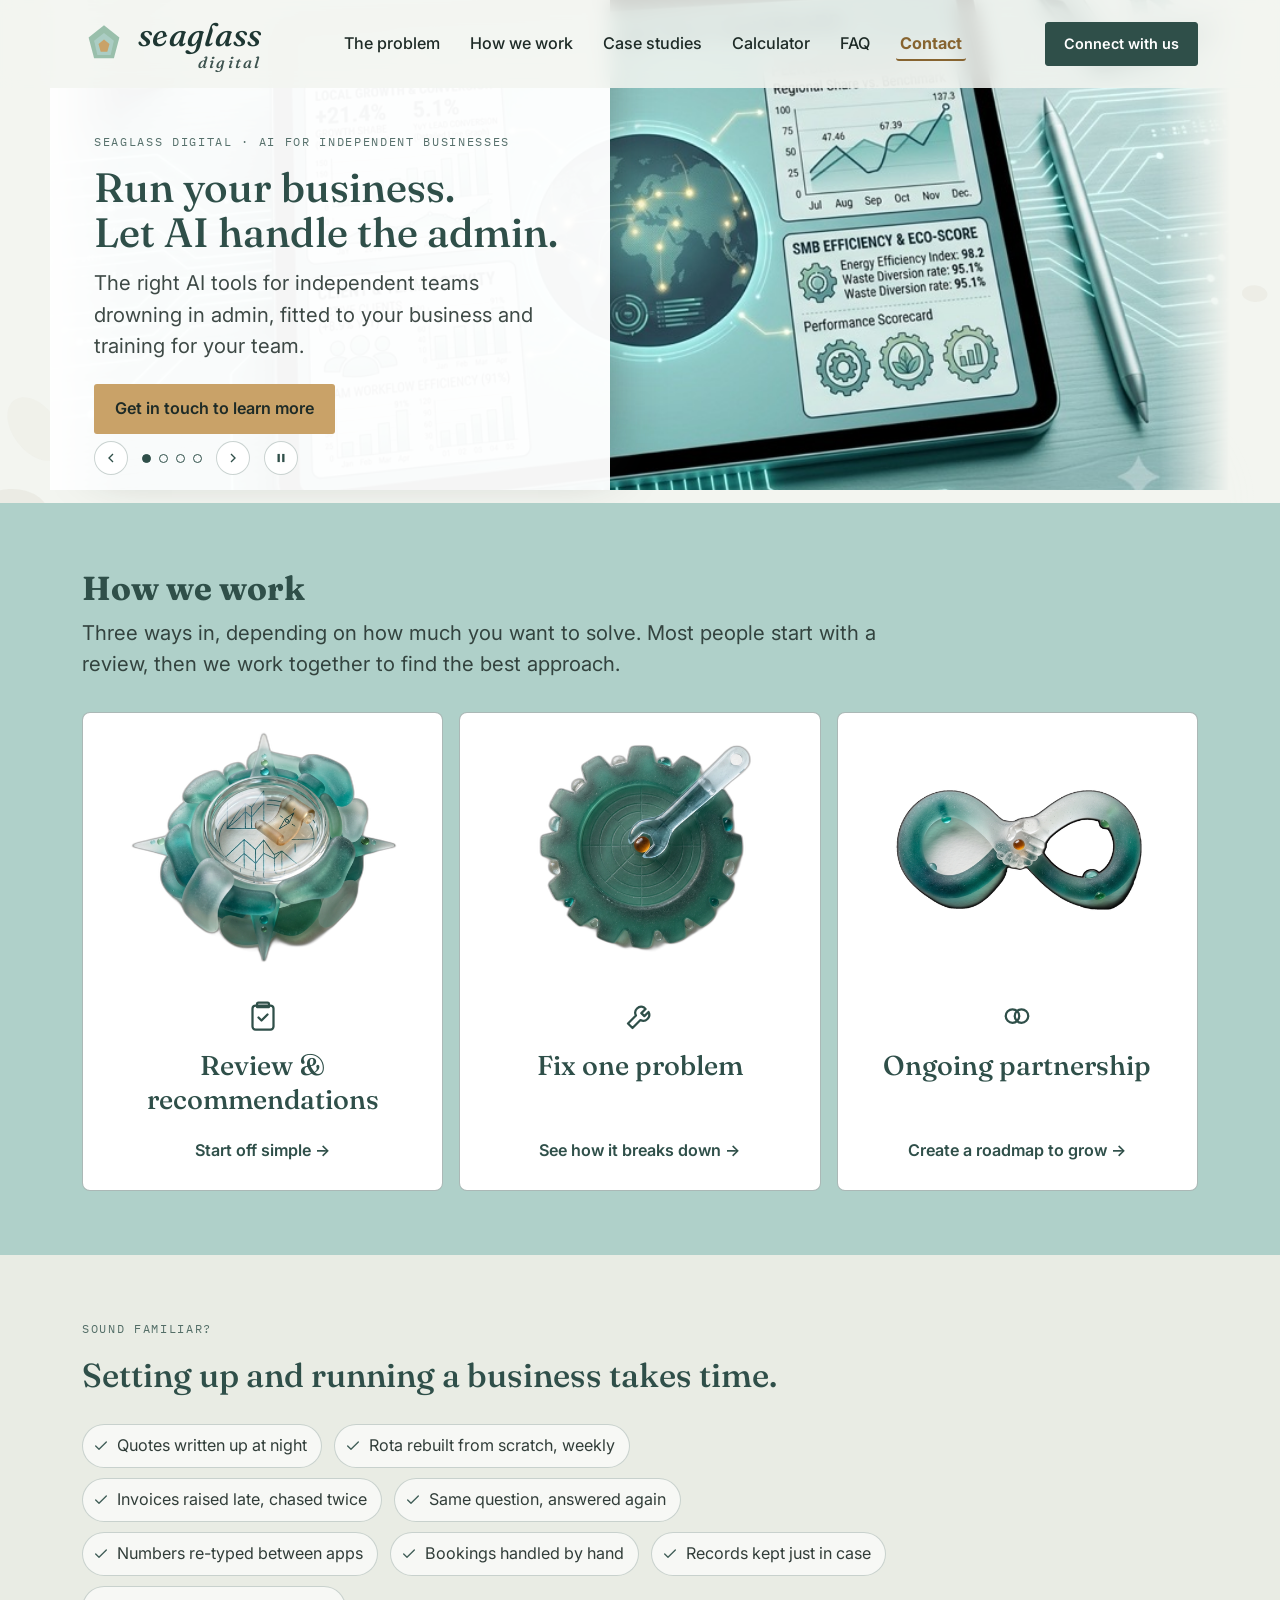
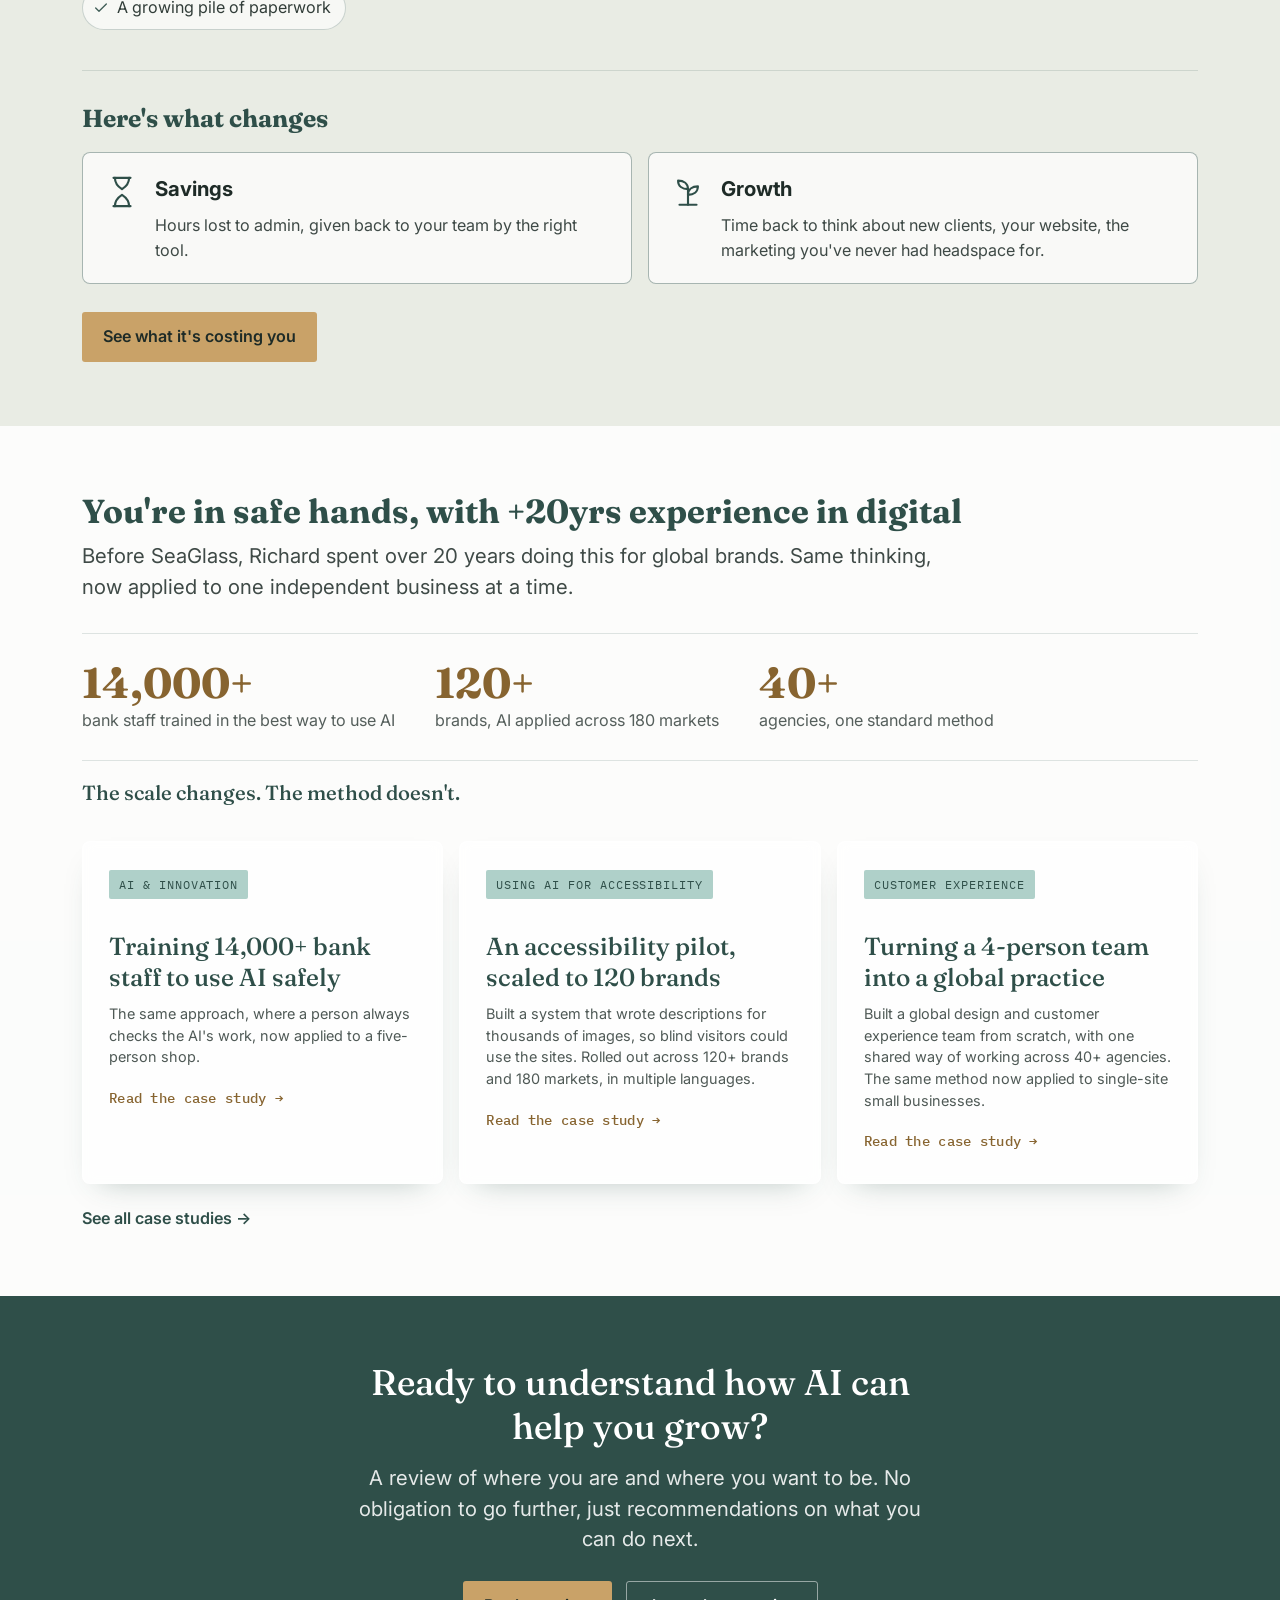
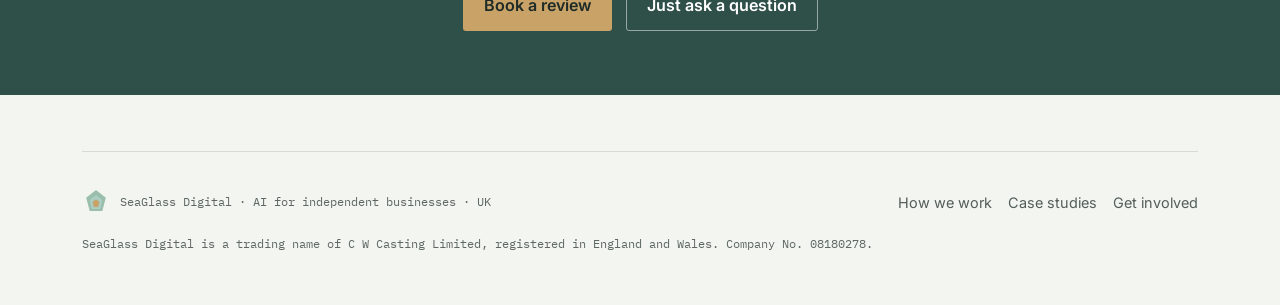
==== commit 81b71b40: "Add line icons to How we work cards for visual consistency Matches the icon language used in the mer" ====
--- a/index.html
+++ b/index.html
@@ -195,6 +195,9 @@
         <a class="work-card" href="process.html#tier-review">
           <img class="work-card-image" src="assets/images/tier-review.png" alt="" width="640" height="472" loading="lazy">
           <div class="work-card-body">
+            <svg class="work-card-icon" viewBox="0 0 24 24" fill="none" stroke="currentColor" stroke-width="1.5" stroke-linecap="round" stroke-linejoin="round" aria-hidden="true" focusable="false">
+              <rect x="5" y="5" width="14" height="16" rx="2"/><path d="M9 3h6a1 1 0 0 1 1 1v2H8V4a1 1 0 0 1 1-1z"/><path d="M9 13l2 2 4-4"/>
+            </svg>
             <h3>Review &amp; recommendations</h3>
             <span class="work-card-link">Start off simple →</span>
           </div>
@@ -202,6 +205,9 @@
         <a class="work-card" href="process.html#tier-fix">
           <img class="work-card-image" src="assets/images/tier-fix.png" alt="" width="640" height="472" loading="lazy">
           <div class="work-card-body">
+            <svg class="work-card-icon" viewBox="0 0 24 24" fill="none" stroke="currentColor" stroke-width="1.5" stroke-linecap="round" stroke-linejoin="round" aria-hidden="true" focusable="false">
+              <path d="M14.7 6.3a4 4 0 0 0-5.4 5.4L4 17l3 3 5.3-5.3a4 4 0 0 0 5.4-5.4l-2.8 2.8-2-2 2.8-2.8z"/>
+            </svg>
             <h3>Fix one problem</h3>
             <span class="work-card-link">See how it breaks down →</span>
           </div>
@@ -209,6 +215,9 @@
         <a class="work-card" href="process.html#tier-partnership">
           <img class="work-card-image" src="assets/images/tier-partnership.png" alt="" width="640" height="472" loading="lazy">
           <div class="work-card-body">
+            <svg class="work-card-icon" viewBox="0 0 24 24" fill="none" stroke="currentColor" stroke-width="1.5" stroke-linecap="round" stroke-linejoin="round" aria-hidden="true" focusable="false">
+              <circle cx="9" cy="12" r="4.5"/><circle cx="15" cy="12" r="4.5"/>
+            </svg>
             <h3>Ongoing partnership</h3>
             <span class="work-card-link">Create a roadmap to grow →</span>
           </div>
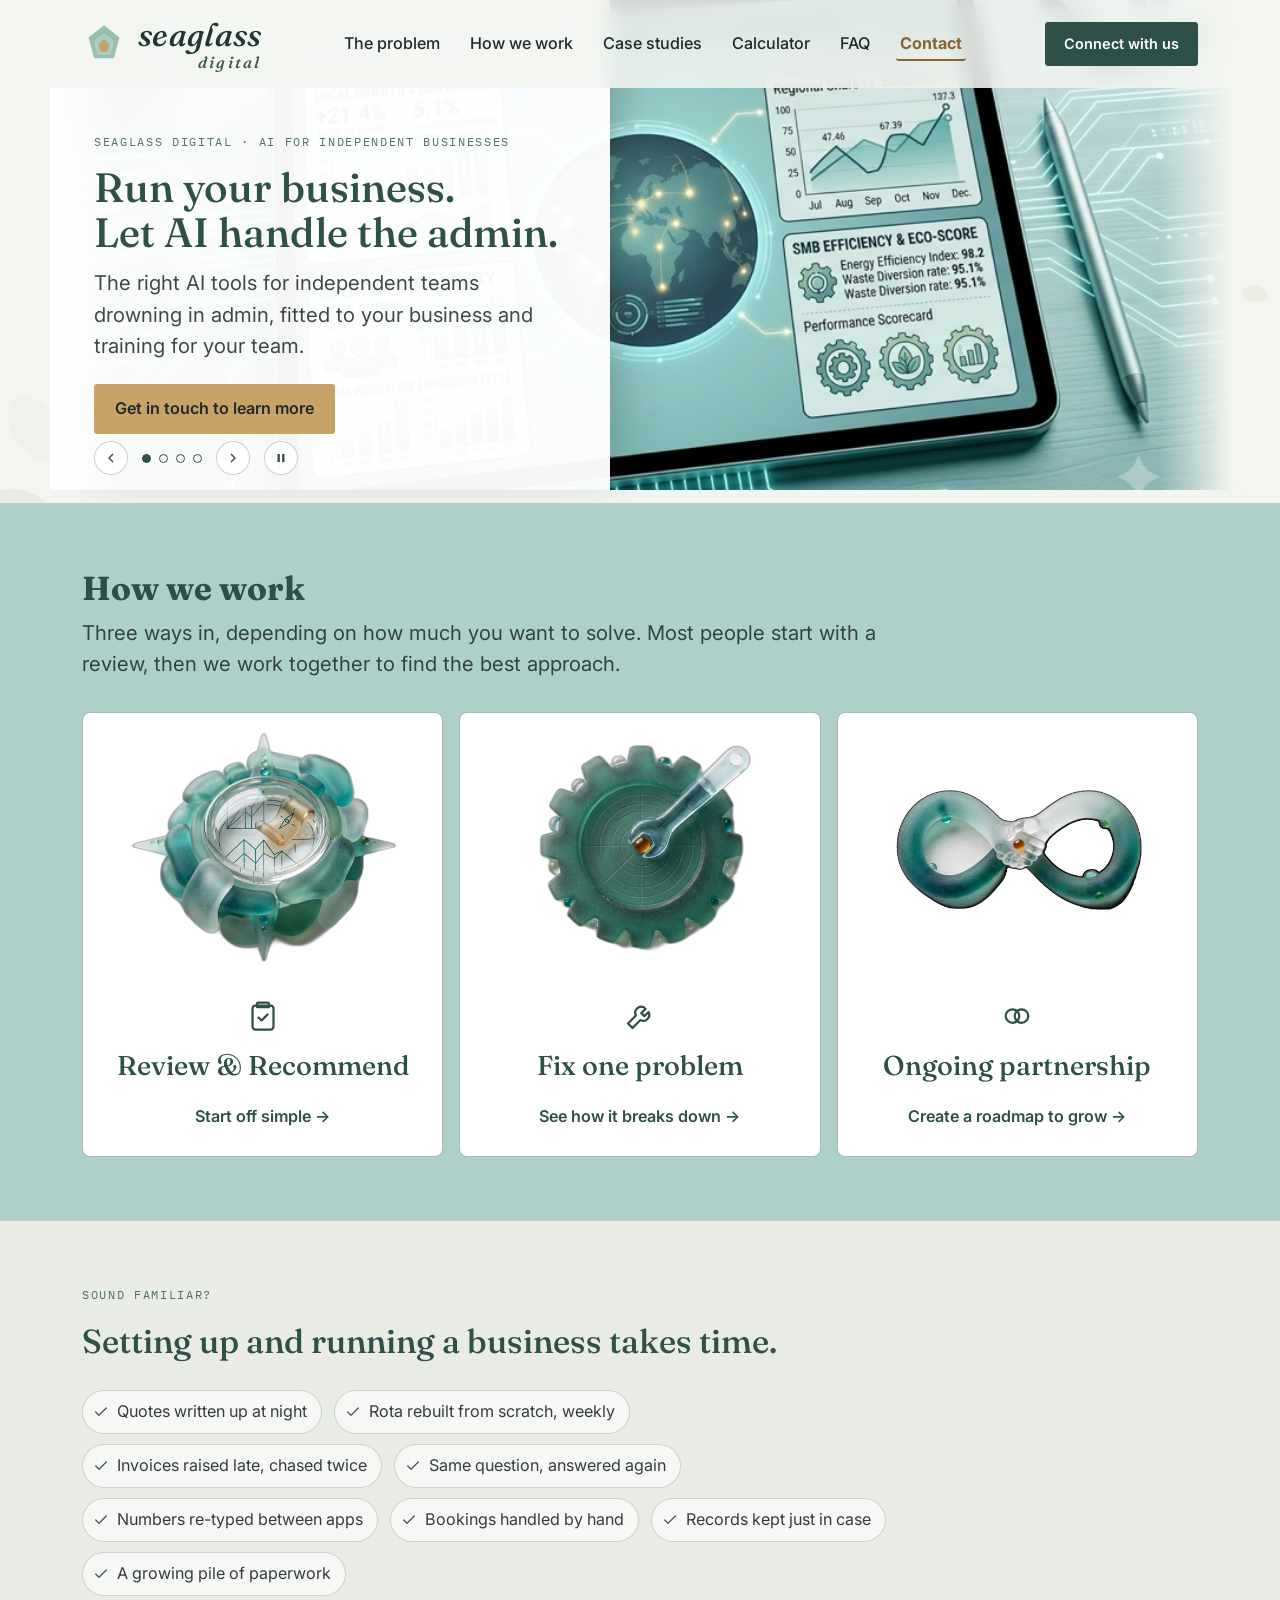
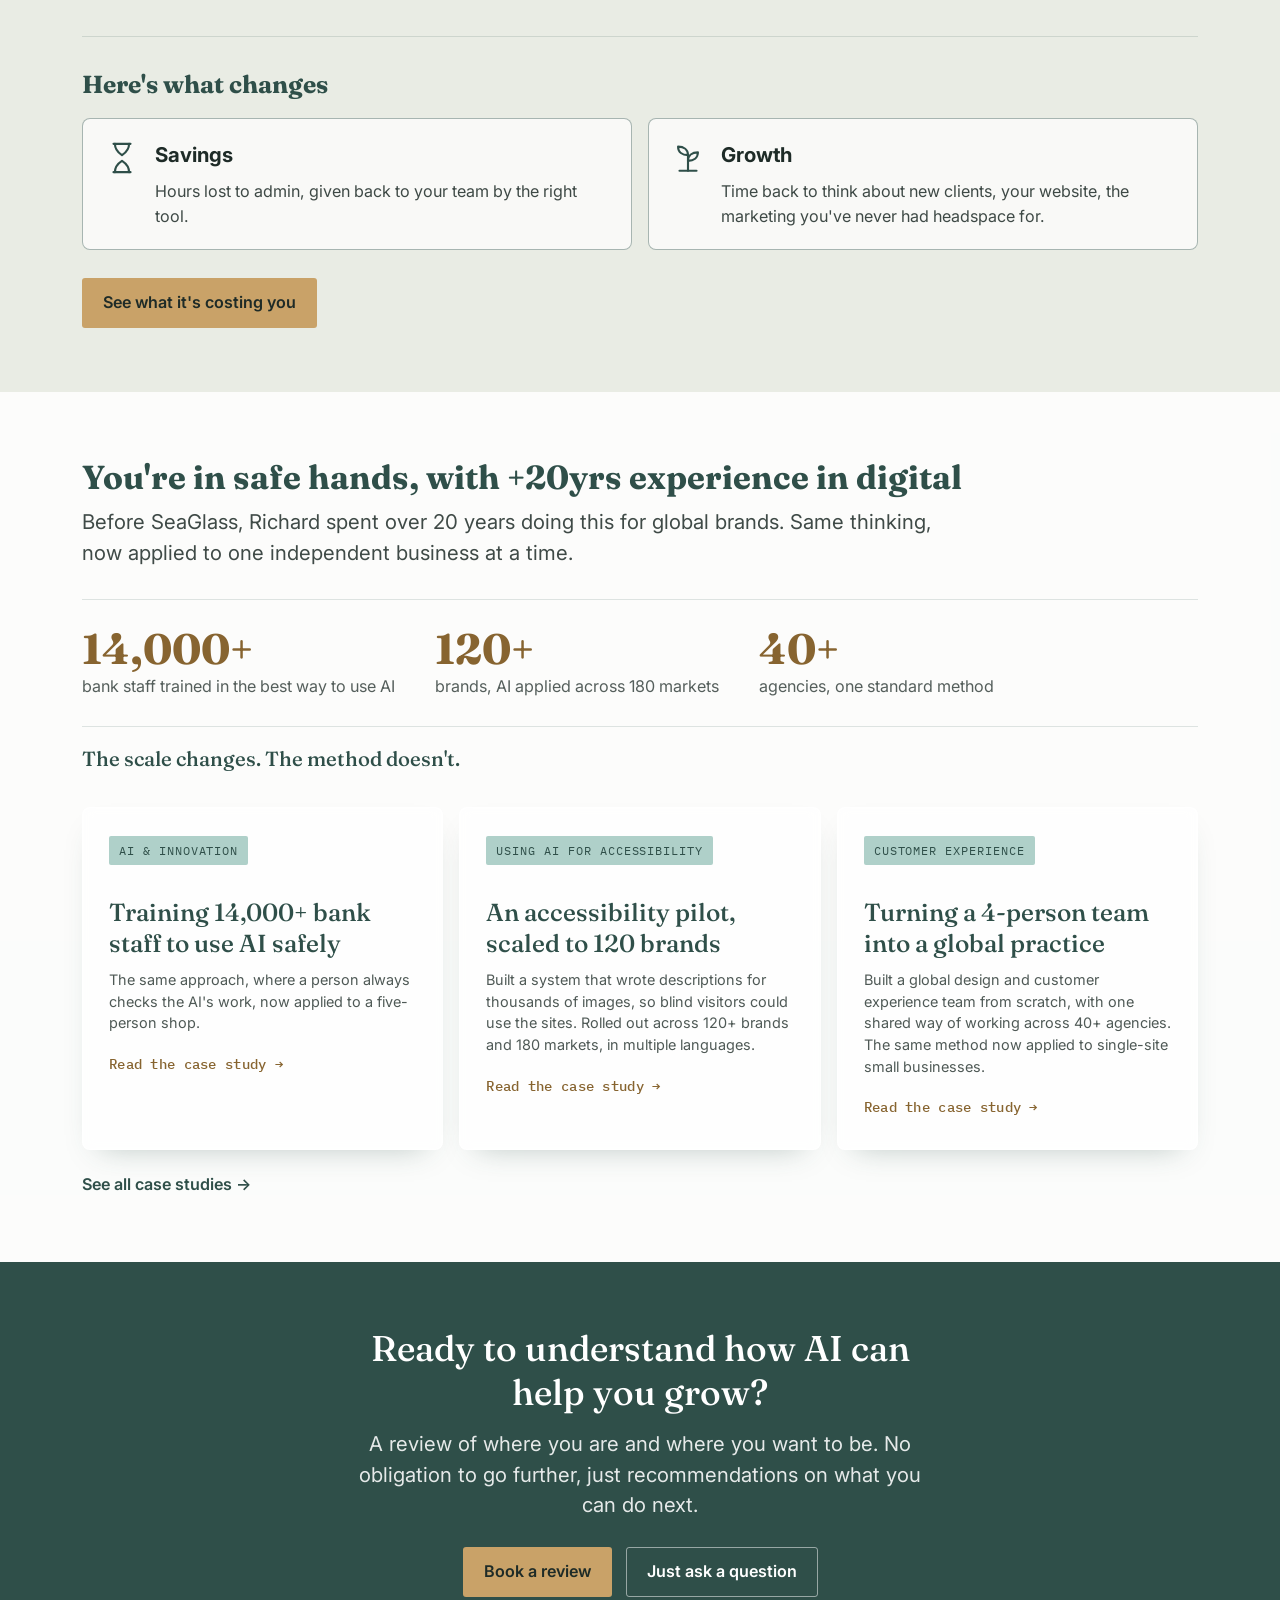
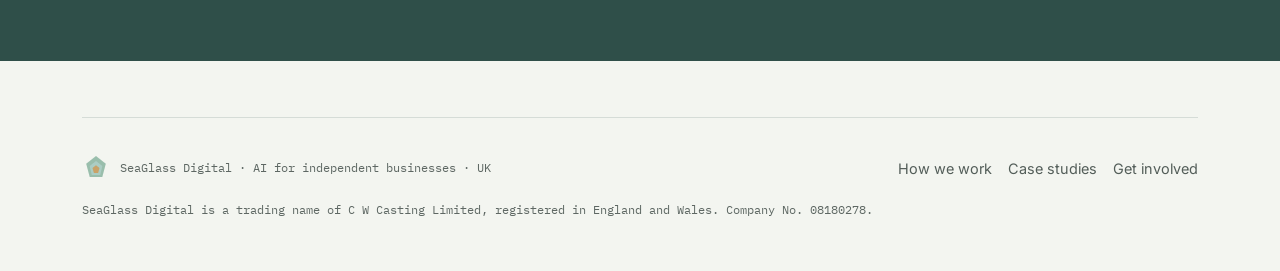
==== commit 8db10e45: "Fix mobile card overflow, drop icons on compact cards, centre pillar copy How we work cards: the com" ====
--- a/index.html
+++ b/index.html
@@ -198,7 +198,7 @@
             <svg class="work-card-icon" viewBox="0 0 24 24" fill="none" stroke="currentColor" stroke-width="1.5" stroke-linecap="round" stroke-linejoin="round" aria-hidden="true" focusable="false">
               <rect x="5" y="5" width="14" height="16" rx="2"/><path d="M9 3h6a1 1 0 0 1 1 1v2H8V4a1 1 0 0 1 1-1z"/><path d="M9 13l2 2 4-4"/>
             </svg>
-            <h3>Review &amp; recommendations</h3>
+            <h3>Review &amp; Recommend</h3>
             <span class="work-card-link">Start off simple →</span>
           </div>
         </a>
--- a/assets/style.css
+++ b/assets/style.css
@@ -400,6 +400,27 @@
   .work-card h3{ margin:0 0 8px; font-size:1.6rem; }
   .work-card-link{ margin-top:auto; padding-top:14px; font-weight:600; font-size:var(--fs-sm); color:var(--sea-deep); }
 
+  /* Below 640px, cards go from a tall stack (full-width image, then
+     centred text underneath) to a compact row: a small thumbnail beside
+     the heading, with the link underneath, so three cards fit in far
+     less scroll height on a phone. The icon is dropped at this size,
+     it's redundant next to the heading once space is this tight.
+     min-width:0 on the body is load-bearing: without it a flex child
+     refuses to shrink below its text's natural width and the heading
+     pushes the card wider than the screen instead of wrapping. */
+  @media (max-width:640px){
+    .work-card{ flex-direction:row; align-items:flex-start; gap:12px; }
+    .work-card-image{ width:64px; height:64px; flex-shrink:0; object-fit:cover; border-radius:4px; }
+    .work-card-icon{ display:none; }
+    .work-card-body{
+      flex:1; min-width:0;
+      align-items:flex-start; text-align:left;
+      padding:14px 16px 14px 0;
+    }
+    .work-card h3{ font-size:1.15rem; margin:0 0 4px; }
+    .work-card-link{ padding-top:6px; }
+  }
+
   /* ---------- PAIN + OUTCOME, MERGED ----------
      One section carries both the recognisable-jobs list and the
      savings/growth payoff, so a reader gets problem and outcome in a
@@ -436,6 +457,11 @@
   .pillar-icon{ width:34px; height:34px; flex-shrink:0; margin-top:2px; color:var(--sea-deep); }
   .pillar-body h4{ font-weight:700; margin:0 0 8px; font-size:var(--fs-md); }
   .pillar-body p{ font-size:var(--fs-sm); line-height:1.55; opacity:0.85; margin:0; }
+
+  @media (max-width:700px){
+    .pillar{ flex-direction:column; align-items:center; text-align:center; }
+    .pillar-icon{ margin-top:0; }
+  }
 
   .pain .btn-row{ margin-top:28px; }
 
